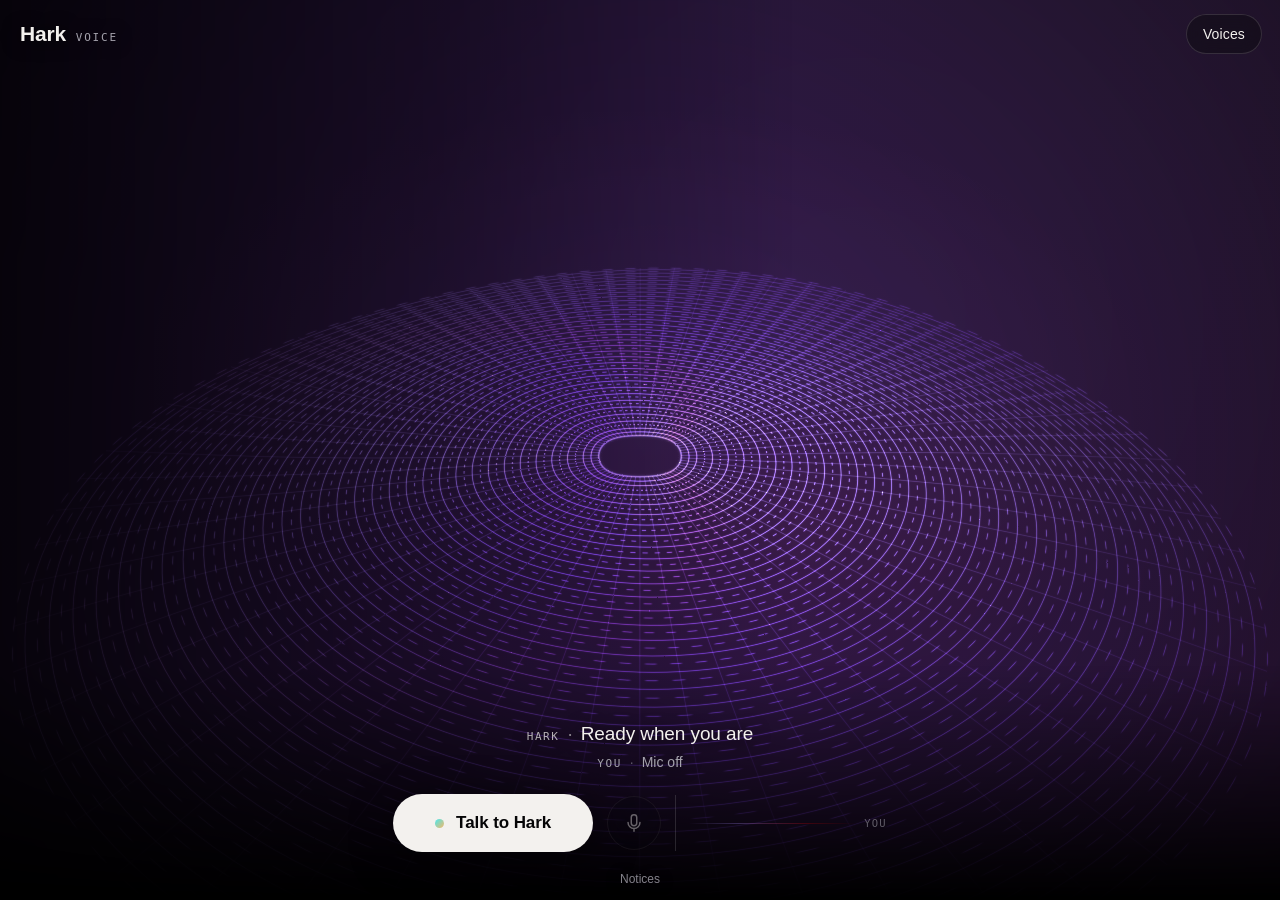
==== index.html @ 876b5ade "Hark Voice v1" ====
<!doctype html>
<html lang="en">
<head>
  <meta charset="utf-8" />
  <meta name="viewport" content="width=device-width, initial-scale=1, maximum-scale=1, user-scalable=no, viewport-fit=cover" />
  <title>Hark Voice</title>
  <meta name="description" content="Talk to Hark." />
  <meta name="theme-color" content="#000000" />
  <meta name="color-scheme" content="dark" />
  <meta name="apple-mobile-web-app-capable" content="yes" />
  <meta name="mobile-web-app-capable" content="yes" />
  <meta name="apple-mobile-web-app-status-bar-style" content="black-translucent" />
  <meta name="apple-mobile-web-app-title" content="Hark" />
  <meta name="format-detection" content="telephone=no" />
  <link rel="manifest" href="manifest.webmanifest" />
  <link rel="icon" type="image/png" sizes="32x32" href="favicon-32.png" />
  <link rel="apple-touch-icon" sizes="180x180" href="apple-touch-icon.png" />
  <link rel="stylesheet" href="q8-voice-visuals.css" />
  <link rel="stylesheet" href="hark.css" />
</head>
<body>
  <main class="stage" id="stage" data-state="idle" data-speaking="false" data-muted="false" data-sheet="closed">
    <!-- Full-bleed radial: agent output only (or a voice take while previewing). No clip, no card. -->
    <div class="stage__radial" aria-hidden="true">
      <div id="q8-voice-scene" data-q8vv-host="scene" data-shade="left bottom" aria-hidden="true"></div>
    </div>

    <header class="top">
      <p class="brand"><span class="brand__word">Hark</span><span class="brand__sub">Voice</span></p>
      <button type="button" class="chip" id="voicesOpen" aria-controls="voicesSheet" aria-expanded="false">Voices</button>
    </header>

    <section class="console" id="voiceUI" aria-label="Voice call with Hark">
      <p class="line line--agent" aria-live="polite"><span class="line__k">Hark</span><span class="line__sep" aria-hidden="true">·</span><span id="statusText">Ready when you are</span></p>
      <p class="line line--you" id="inputLine" data-input="off"><span class="line__k">You</span><span class="line__sep" aria-hidden="true">·</span><span id="inputText">Mic off</span></p>
      <p class="line line--gpu" id="gpuNote" role="note" hidden></p>

      <div class="controls">
        <button type="button" class="talk" id="talkBtn" disabled data-needs-js>
          <span class="talk__dot" aria-hidden="true"></span><span id="talkLabel">Talk to Hark</span>
        </button>
        <button type="button" class="round" id="muteBtn" aria-pressed="false" aria-label="Mute microphone" disabled>
          <svg viewBox="0 0 24 24" width="22" height="22" aria-hidden="true" class="ic ic--mic"><path d="M12 3a3 3 0 0 0-3 3v6a3 3 0 0 0 6 0V6a3 3 0 0 0-3-3Z" fill="none" stroke="currentColor" stroke-width="1.6"/><path d="M5.5 11.5a6.5 6.5 0 0 0 13 0M12 18v3" fill="none" stroke="currentColor" stroke-width="1.6" stroke-linecap="round"/></svg>
          <svg viewBox="0 0 24 24" width="22" height="22" aria-hidden="true" class="ic ic--muted"><path d="M9 6.2V12a3 3 0 0 0 4.9 2.3M15 10.5V6a3 3 0 0 0-5.6-1.5" fill="none" stroke="currentColor" stroke-width="1.6"/><path d="M5.5 11.5a6.5 6.5 0 0 0 10.6 5M18.4 13a6.5 6.5 0 0 0 .1-1.5M12 18v3M4 4l16 16" fill="none" stroke="currentColor" stroke-width="1.6" stroke-linecap="round"/></svg>
        </button>
        <span class="pipdock" role="img" aria-label="Your microphone level"><span id="q8-voice-pip"></span><span class="pipdock__label" aria-hidden="true">You</span></span>
      </div>
      <p class="fine" id="micHelp" hidden>Mic blocked? Allow the microphone for this site in Settings, then tap Talk to Hark again.</p>
    </section>

    <footer class="foot">
      <a href="notices.html">Notices</a>
    </footer>

    <!-- Secondary sheet: the six audition takes. -->
    <div class="scrim" id="sheetScrim" hidden></div>
    <section class="sheet" id="voicesSheet" role="dialog" aria-modal="false" aria-labelledby="voicesTitle" hidden>
      <div class="sheet__head">
        <h2 id="voicesTitle">Voices</h2>
        <button type="button" class="chip" id="voicesClose">Done</button>
      </div>
      <p class="sheet__note" id="voicesNote">The six audition takes. Tap one to hear it through the visual.</p>
      <ul class="takes" id="takes">
        <li><button type="button" class="take" data-src="hark-her-3.mp3" data-name="Her 3"><span class="take__name">Her 3</span><span class="take__tag">Live voice</span><span class="take__state" aria-hidden="true"></span></button></li>
        <li><button type="button" class="take" data-src="hark-her-1.mp3" data-name="Her 1"><span class="take__name">Her 1</span><span class="take__tag"></span><span class="take__state" aria-hidden="true"></span></button></li>
        <li><button type="button" class="take" data-src="hark-her-2.mp3" data-name="Her 2"><span class="take__name">Her 2</span><span class="take__tag"></span><span class="take__state" aria-hidden="true"></span></button></li>
        <li><button type="button" class="take" data-src="hark-him-1.mp3" data-name="Him 1"><span class="take__name">Him 1</span><span class="take__tag"></span><span class="take__state" aria-hidden="true"></span></button></li>
        <li><button type="button" class="take" data-src="hark-him-2.mp3" data-name="Him 2"><span class="take__name">Him 2</span><span class="take__tag"></span><span class="take__state" aria-hidden="true"></span></button></li>
        <li><button type="button" class="take" data-src="hark-him-3.mp3" data-name="Him 3"><span class="take__name">Him 3</span><span class="take__tag"></span><span class="take__state" aria-hidden="true"></span></button></li>
      </ul>
      <audio id="takeAudio" preload="none" playsinline></audio>
    </section>
  </main>

  <script src="elevenlabs-client-1.35.0.iife.js" defer></script>
  <script src="q8-voice-visuals.js" defer></script>
  <script src="hark-voice.js" defer></script>
</body>
</html>
---- q8-voice-visuals.css ----
/* Q8 v6 voice visuals: stylesheet (voice lane). Copied verbatim to dist/q8-voice-visuals.css by build/build.mjs.
 *
 * Hosts are supplied by the page:
 *   #q8-voice-scene  full-bleed host for the original V_CAP radial (behind the workspace)
 *   #q8-voice-pip    small host beside the microphone control for the original LiveKit Wave
 * The controller adds the q8vv-* classes and data-* attributes used below; the page never needs to.
 *
 * DO NOT clip either visual into a circle (no border-radius on the scene, the canvas or the PiP), and do not
 * frame them in a boxed card (no border, panel background, card shadow or inset container). The radial is a
 * full-bleed field; the Wave is a free-floating line with light. v5's `.x-vd__orb canvas { border-radius: 50% }`
 * must not be carried forward.
 *
 * Tokens: --q8vv-purple #A88BFF and --q8vv-orange-red #FB0001 match hai-tokens.css --purple / --orange.
 * Every colour below is one of those two, black, or an alpha of them.
 */
:root {
  --q8vv-purple: #a88bff;
  --q8vv-orange-red: #fb0001;
  --q8vv-light-base: 0.55;     /* fixed decorative illumination (never implies activity) */
  --q8vv-light-gain: 0.45;     /* added by the measured agent-output level (0..1) while the guide speaks */
  --q8vv-pip-w: 168px;
  --q8vv-pip-h: 56px;
}

/* ---------- Full-bleed radial scene ---------- */
/* No-JS / pre-mount fallback: the page marks its host data-q8vv-host="scene". It shows black plus the same
   static purple -> #FB0001 light, never a fake frame. (The handoff's radial-preview.webp is rendered in the
   Spectrum palette, green/blue, so it is deliberately NOT used as a poster.) */
[data-q8vv-host="scene"] {
  background:
    radial-gradient(58% 46% at 50% 44%, rgba(168, 139, 255, 0.07), rgba(168, 139, 255, 0) 70%),
    radial-gradient(34% 28% at 63% 58%, rgba(251, 0, 1, 0.04), rgba(251, 0, 1, 0) 72%),
    #000;
}
.q8vv-scene {
  position: absolute;          /* the page decides: absolute in a positioned workspace, or fixed to the viewport */
  inset: 0;
  overflow: hidden;
  pointer-events: none;        /* the workspace above stays fully interactive */
  background: #000;
  contain: layout paint;
  isolation: isolate;
  --q8vv-output: 0;
}
.q8vv-scene__canvas {
  position: absolute;
  inset: 0;
  width: 100%;
  height: 100%;
  display: block;
}
/* Named illumination adapter: controlled purple -> #FB0001 light outside the canvas. Static base, plus the
   measured agent-output level only (the controller writes --q8vv-output; it is 0 unless the guide speaks). */
.q8vv-scene__light {
  position: absolute;
  inset: 0;
  pointer-events: none;
  mix-blend-mode: screen;
  opacity: calc(var(--q8vv-light-base) + var(--q8vv-output) * var(--q8vv-light-gain));
  background:
    radial-gradient(58% 46% at 50% 44%, rgba(168, 139, 255, 0.13), rgba(168, 139, 255, 0) 70%),
    radial-gradient(34% 28% at 63% 58%, rgba(251, 0, 1, 0.075), rgba(251, 0, 1, 0) 72%),
    linear-gradient(105deg, rgba(168, 139, 255, 0.05) 12%, rgba(251, 0, 1, 0.04) 96%);
  transition: opacity 160ms linear;
}
/* Optional readability scrims for text set over the scene (opt-in: data-shade on the host). Edge fades only,
   never a frame. */
.q8vv-scene[data-shade~="left"]::after,
.q8vv-scene[data-shade~="bottom"]::before {
  content: "";
  position: absolute;
  inset: 0;
  pointer-events: none;
  z-index: 1;
}
.q8vv-scene[data-shade~="left"]::after { background: linear-gradient(90deg, rgba(0, 0, 0, 0.78) 0%, rgba(0, 0, 0, 0.42) 34%, rgba(0, 0, 0, 0) 62%); }
.q8vv-scene[data-shade~="bottom"]::before { background: linear-gradient(0deg, #000 0%, rgba(0, 0, 0, 0) 26%); }

/* ---------- Small user-microphone PiP (original LiveKit Wave) ---------- */
.q8vv-pip {
  position: relative;
  /* Never squeezed by a flex/grid parent: the Wave keeps its intended width (the 390 px preview showed the
     168 px host compressed to ~50 CSS px when it was allowed to shrink). */
  flex: 0 0 auto;
  width: var(--q8vv-pip-w);
  min-width: var(--q8vv-pip-w);
  max-width: none;
  height: var(--q8vv-pip-h);
  min-height: var(--q8vv-pip-h);
  pointer-events: none;
  overflow: visible;           /* the glow may spill softly; no box, no radius, no background */
  --q8vv-input: 0;
  transition: opacity 220ms ease;
}
.q8vv-pip[data-mode="off"] { opacity: 0; }
/* Under-light: purple -> #FB0001 glow whose strength is the measured user-input level (0 when silent/muted). */
.q8vv-pip::before {
  content: "";
  position: absolute;
  inset: -55% -18%;
  pointer-events: none;
  background: radial-gradient(closest-side, rgba(168, 139, 255, 0.34), rgba(251, 0, 1, 0.16) 58%, rgba(251, 0, 1, 0) 100%);
  filter: blur(10px);
  opacity: calc(var(--q8vv-input) * 0.95);
  transition: opacity 110ms linear;
}
.q8vv-pip__live,
.q8vv-pip__guard,
.q8vv-pip__stack,
.q8vv-pip__ink,
.q8vv-pip .q8vv-wave {
  position: absolute;
  inset: 0;
  width: 100%;
  height: 100%;
}
/* The component emits Tailwind size classes (aspect-square, h-[56px]); Tailwind is absent, so they are inert
   and these rules size it to the host instead. */
.q8vv-pip .q8vv-wave { aspect-ratio: auto; }
.q8vv-pip__stack {
  isolation: isolate;
  filter: drop-shadow(0 0 3px rgba(168, 139, 255, 0.55)) drop-shadow(0 0 9px rgba(251, 0, 1, 0.3));
}
/* Gradient ink: two original instances, crossfaded with the heading-gradient stops (12% / 96%). */
.q8vv-pip__ink--start {
  -webkit-mask-image: linear-gradient(90deg, #000 12%, transparent 96%);
  mask-image: linear-gradient(90deg, #000 12%, transparent 96%);
}
.q8vv-pip__ink--end {
  -webkit-mask-image: linear-gradient(90deg, transparent 12%, #000 96%);
  mask-image: linear-gradient(90deg, transparent 12%, #000 96%);
  mix-blend-mode: screen;
}
.q8vv-pip[data-ink="purple"] .q8vv-pip__stack { filter: drop-shadow(0 0 3px rgba(168, 139, 255, 0.6)) drop-shadow(0 0 10px rgba(168, 139, 255, 0.28)); }

/* Named Tailwind utility adapter: exactly the edge-fade class the original component emits
   (agent-audio-visualizer-wave.tsx:369). Without Tailwind it would be inert. */
[class~="mask-[linear-gradient(90deg,transparent_0%,black_20%,black_80%,transparent_100%)]"] {
  -webkit-mask-image: linear-gradient(90deg, transparent 0%, black 20%, black 80%, transparent 100%);
  mask-image: linear-gradient(90deg, transparent 0%, black 20%, black 80%, transparent 100%);
}

/* Still frame (reduced motion, muted, paused): a composite of the source canvases, given the same edge fade
   and glow the live layers have. */
.q8vv-pip__still {
  position: absolute;
  inset: 0;
  width: 100%;
  height: 100%;
  -webkit-mask-image: linear-gradient(90deg, transparent 0%, black 20%, black 80%, transparent 100%);
  mask-image: linear-gradient(90deg, transparent 0%, black 20%, black 80%, transparent 100%);
  filter: drop-shadow(0 0 3px rgba(168, 139, 255, 0.55)) drop-shadow(0 0 9px rgba(251, 0, 1, 0.3));
}
.q8vv-pip__still[hidden] { display: none; }
.q8vv-pip[data-muted="true"] .q8vv-pip__still { opacity: 0.55; }

@media (prefers-reduced-motion: reduce) {
  .q8vv-scene__light,
  .q8vv-pip,
  .q8vv-pip::before { transition: none; }
  /* Live input is still shown truthfully, as a discrete glow (no easing) on the static flat line. */
  .q8vv-pip::before { opacity: 0; }
  .q8vv-pip[data-input="active"]::before { opacity: 0.6; }
}
@media (forced-colors: active) {
  .q8vv-scene__light,
  .q8vv-pip::before { display: none; }
}
---- hark.css ----
/* Hark Voice: page layer. Loaded after modules/voice/q8-voice-visuals.css (never edited).
   The radial is a full-bleed field: no circle clip, no boxed card. Text sits on scrims with a soft shadow. */
:root {
  color-scheme: dark;
  --ink: #f3f1ee;
  --muted: #a5a3ad;
  --line: rgba(243, 241, 238, 0.14);
  --cyan: #46e8f0;
  --amber: #f6b866;
  --sans: -apple-system, BlinkMacSystemFont, "SF Pro Text", "Helvetica Neue", Inter, "Segoe UI", Roboto, sans-serif;
  --mono: ui-monospace, "SF Mono", Menlo, Consolas, monospace;
  --sa-t: env(safe-area-inset-top, 0px);
  --sa-r: env(safe-area-inset-right, 0px);
  --sa-b: env(safe-area-inset-bottom, 0px);
  --sa-l: env(safe-area-inset-left, 0px);
}
* { box-sizing: border-box; }
[hidden] { display: none !important; }
html, body { margin: 0; height: 100%; background: #000; color: var(--ink); }
body {
  font: 400 16px/1.45 var(--sans);
  -webkit-font-smoothing: antialiased;
  -webkit-text-size-adjust: 100%;
  text-size-adjust: 100%;
  -webkit-tap-highlight-color: transparent;
  touch-action: manipulation;
  overscroll-behavior: none;
  overflow: hidden;
}
button { font: inherit; color: inherit; touch-action: manipulation; -webkit-user-select: none; user-select: none; }
a { color: inherit; }

/* ---------- Stage ---------- */
.stage {
  position: relative;
  isolation: isolate;
  width: 100%;
  height: 100vh;
  height: 100svh;
  min-height: 100svh;
  overflow: hidden;
  background: #000;
}
.stage__radial { position: absolute; inset: 0; z-index: 0; pointer-events: none; }
#q8-voice-scene { position: absolute; inset: 0; }
.stage > :not(.stage__radial) { position: relative; z-index: 1; }

/* ---------- Header ---------- */
.top {
  position: absolute !important;
  top: 0; left: 0; right: 0;
  display: flex; align-items: center; justify-content: space-between;
  padding: calc(14px + var(--sa-t)) calc(18px + var(--sa-r)) 0 calc(20px + var(--sa-l));
  text-shadow: 0 2px 18px #000;
}
.brand { margin: 0; display: flex; align-items: baseline; gap: 10px; }
.brand__word { font-weight: 600; font-size: 21px; letter-spacing: -0.01em; }
.brand__sub { font: 500 11px/1 var(--mono); letter-spacing: 0.16em; text-transform: uppercase; color: var(--muted); }
.chip {
  min-height: 40px; padding: 0 16px; border-radius: 999px;
  border: 1px solid var(--line); background: rgba(10, 10, 12, 0.42);
  -webkit-backdrop-filter: blur(10px); backdrop-filter: blur(10px);
  font-size: 14px; font-weight: 500; letter-spacing: 0.01em; cursor: pointer;
}
.chip:focus-visible, .talk:focus-visible, .round:focus-visible, .take:focus-visible { outline: 2px solid var(--cyan); outline-offset: 3px; }

/* ---------- Console: center-bottom ---------- */
.console {
  position: absolute !important;
  left: 0; right: 0;
  bottom: calc(48px + var(--sa-b));
  display: flex; flex-direction: column; align-items: center;
  padding: 0 calc(18px + var(--sa-r)) 0 calc(18px + var(--sa-l));
  text-align: center;
}
.line { margin: 0; max-width: 34ch; text-shadow: 0 2px 18px #000; }
.line--agent { font-size: 19px; line-height: 28px; font-weight: 500; min-height: 28px; letter-spacing: -0.005em; }
.line--you { margin-top: 4px; font-size: 14px; line-height: 20px; color: var(--muted); min-height: 20px; }
.line__k { font: 500 11px/1 var(--mono); letter-spacing: 0.14em; text-transform: uppercase; color: var(--muted); }
.line--agent .line__k { color: var(--ink); opacity: 0.72; }
.line__sep { margin: 0 8px; opacity: 0.5; }
.line--you[data-input="listening"] #inputText { color: var(--ink); }
.line--you[data-input="muted"] #inputText { color: var(--amber); }
.line--gpu { margin-top: 8px; font-size: 13px; line-height: 18px; color: var(--muted); max-width: 40ch; }
.fine { margin: 12px 0 0; font-size: 13px; color: var(--muted); max-width: 38ch; text-shadow: 0 2px 18px #000; }

.controls {
  margin-top: 22px;
  display: flex; flex-wrap: wrap; align-items: center; justify-content: center;
  gap: 14px 14px;
}
.talk {
  min-height: 58px; min-width: 200px; padding: 0 28px;
  display: inline-flex; align-items: center; justify-content: center; gap: 12px;
  border-radius: 999px; border: 0; cursor: pointer;
  background: var(--ink); color: #050506;
  font-size: 17px; font-weight: 600; letter-spacing: -0.005em;
  box-shadow: 0 10px 40px rgba(0, 0, 0, 0.55);
  transition: background-color 0.2s ease, color 0.2s ease, transform 0.12s ease;
}
.talk:active { transform: scale(0.98); }
.talk:disabled { opacity: 0.55; cursor: default; }
.talk__dot { width: 9px; height: 9px; border-radius: 50%; background: linear-gradient(135deg, var(--cyan), var(--amber)); }
.stage[data-state="connecting"] .talk,
.stage[data-state="listening"] .talk,
.stage[data-state="speaking"] .talk { background: rgba(20, 20, 22, 0.55); color: var(--ink); border: 1px solid rgba(255, 120, 110, 0.55); -webkit-backdrop-filter: blur(10px); backdrop-filter: blur(10px); }
.stage[data-state="connecting"] .talk__dot,
.stage[data-state="listening"] .talk__dot,
.stage[data-state="speaking"] .talk__dot { background: #ff6f64; border-radius: 2px; }

.round {
  width: 54px; height: 54px; border-radius: 50%;
  display: inline-grid; place-items: center; cursor: pointer;
  border: 1px solid var(--line); background: rgba(10, 10, 12, 0.42);
  -webkit-backdrop-filter: blur(10px); backdrop-filter: blur(10px);
}
.round:disabled { opacity: 0.4; cursor: default; }
.round .ic--muted { display: none; }
.round[aria-pressed="true"] { border-color: rgba(246, 184, 102, 0.7); color: var(--amber); }
.round[aria-pressed="true"] .ic--mic { display: none; }
.round[aria-pressed="true"] .ic--muted { display: block; }

/* Wave PiP dock: one unit with the controls. Never clipped, never boxed. */
.pipdock { display: inline-flex; align-items: center; gap: 8px; padding-left: 12px; border-left: 1px solid var(--line); }
.pipdock__label { font: 500 10.5px/1 var(--mono); letter-spacing: 0.12em; text-transform: uppercase; color: var(--muted); }
#q8-voice-pip { --q8vv-pip-w: 168px; --q8vv-pip-h: 56px; flex: 0 0 auto; min-width: 168px; }

/* ---------- Footer ---------- */
.foot {
  position: absolute !important;
  left: 0; right: 0; bottom: 0;
  padding: 0 0 calc(12px + var(--sa-b));
  text-align: center; font-size: 12px; color: var(--muted);
  text-shadow: 0 2px 18px #000;
}
.foot a { text-decoration: none; opacity: 0.8; padding: 6px 8px; }
.foot a:hover { text-decoration: underline; }

/* ---------- Voices sheet ---------- */
.scrim { position: absolute !important; inset: 0; z-index: 4 !important; background: rgba(0, 0, 0, 0.35); }
.sheet {
  position: absolute !important; z-index: 5 !important;
  right: calc(16px + var(--sa-r)); top: calc(66px + var(--sa-t));
  width: min(360px, calc(100% - 32px));
  padding: 18px 18px 14px;
  border-radius: 22px;
  background: rgba(12, 12, 14, 0.72);
  border: 1px solid var(--line);
  -webkit-backdrop-filter: blur(22px) saturate(1.2); backdrop-filter: blur(22px) saturate(1.2);
  box-shadow: 0 24px 80px rgba(0, 0, 0, 0.6);
}
.sheet__head { display: flex; align-items: center; justify-content: space-between; }
.sheet__head h2 { margin: 0; font-size: 18px; font-weight: 600; letter-spacing: -0.01em; }
.sheet__note { margin: 6px 0 12px; font-size: 13px; color: var(--muted); }
.takes { list-style: none; margin: 0; padding: 0; display: grid; gap: 6px; }
.take {
  width: 100%; min-height: 50px; padding: 0 14px;
  display: grid; grid-template-columns: auto 1fr auto; align-items: center; gap: 10px;
  border-radius: 14px; border: 1px solid transparent; background: rgba(255, 255, 255, 0.04);
  text-align: left; cursor: pointer;
}
.take:disabled { opacity: 0.4; cursor: default; }
.take__name { font-weight: 550; font-size: 15px; }
.take__tag { font: 500 10.5px/1 var(--mono); letter-spacing: 0.1em; text-transform: uppercase; color: var(--cyan); }
.take__state { width: 26px; height: 26px; border-radius: 50%; border: 1px solid var(--line); position: relative; }
.take__state::before { content: ""; position: absolute; left: 10px; top: 8px; border-left: 8px solid var(--ink); border-top: 5px solid transparent; border-bottom: 5px solid transparent; }
.take[aria-pressed="true"] { border-color: rgba(70, 232, 240, 0.45); background: rgba(70, 232, 240, 0.07); }
.take[aria-pressed="true"] .take__state::before { left: 8px; top: 8px; width: 3px; height: 10px; border: 0; background: var(--ink); box-shadow: 6px 0 0 var(--ink); }

/* ---------- Phones ---------- */
@media (max-width: 900px) {
  .stage__radial { inset: 0 0 auto 0; height: 100svh; height: min(100svh, 900px); }
  .stage__radial .q8vv-scene { inset: 0; }
  .stage__radial .q8vv-scene[data-shade~="left"]::after { background: linear-gradient(90deg, rgba(0,0,0,.5) 0%, rgba(0,0,0,.18) 60%, rgba(0,0,0,0) 100%); }
  .stage__radial .q8vv-scene[data-shade~="bottom"]::before { background: linear-gradient(0deg, #000 0%, rgba(0,0,0,0) 18%); }
}
@media (max-width: 600px) {
  .console { bottom: calc(38px + var(--sa-b)); }
  .line--agent { font-size: 18px; }
  .controls { margin-top: 18px; gap: 12px; }
  .talk { min-width: 0; flex: 1 1 auto; max-width: 260px; }
  .pipdock { flex-basis: 100%; justify-content: center; padding-left: 0; border-left: 0; margin-top: 2px; }
  .sheet { left: calc(12px + var(--sa-l)); right: calc(12px + var(--sa-r)); width: auto; top: auto; bottom: calc(12px + var(--sa-b)); }
}
@media (prefers-reduced-motion: reduce) { .talk { transition: none; } }

/* Resting dock: a faint hairline holds the Wave's place until a call opens the mic. */
.pipdock { background: linear-gradient(90deg, rgba(168,139,255,0), rgba(168,139,255,.28) 30%, rgba(251,0,1,.22) 70%, rgba(251,0,1,0)) no-repeat; background-size: 168px 1px; background-position: 12px 50%; }
.stage[data-state="listening"] .pipdock, .stage[data-state="speaking"] .pipdock { background: none; }
.stage:not([data-state="listening"]):not([data-state="speaking"]) .pipdock__label { opacity: .55; }

@media (max-width: 600px) {
  .pipdock { background-position: 0 50%; }
  /* Compact sheet on phones so the radial stays visible while a take plays. */
  .sheet { padding: 14px 14px 12px; background: rgba(12, 12, 14, 0.86); }
  .sheet__note { margin: 4px 0 10px; }
  .takes { grid-template-columns: 1fr 1fr; gap: 6px; }
  .take { min-height: 46px; padding: 0 10px 0 12px; grid-template-columns: 1fr auto; row-gap: 0; }
  .take__tag { grid-column: 1; grid-row: 2; margin: -6px 0 6px; font-size: 9.5px; }
  .take__tag:empty { display: none; }
  .take__state { grid-column: 2; grid-row: 1 / span 2; }
}
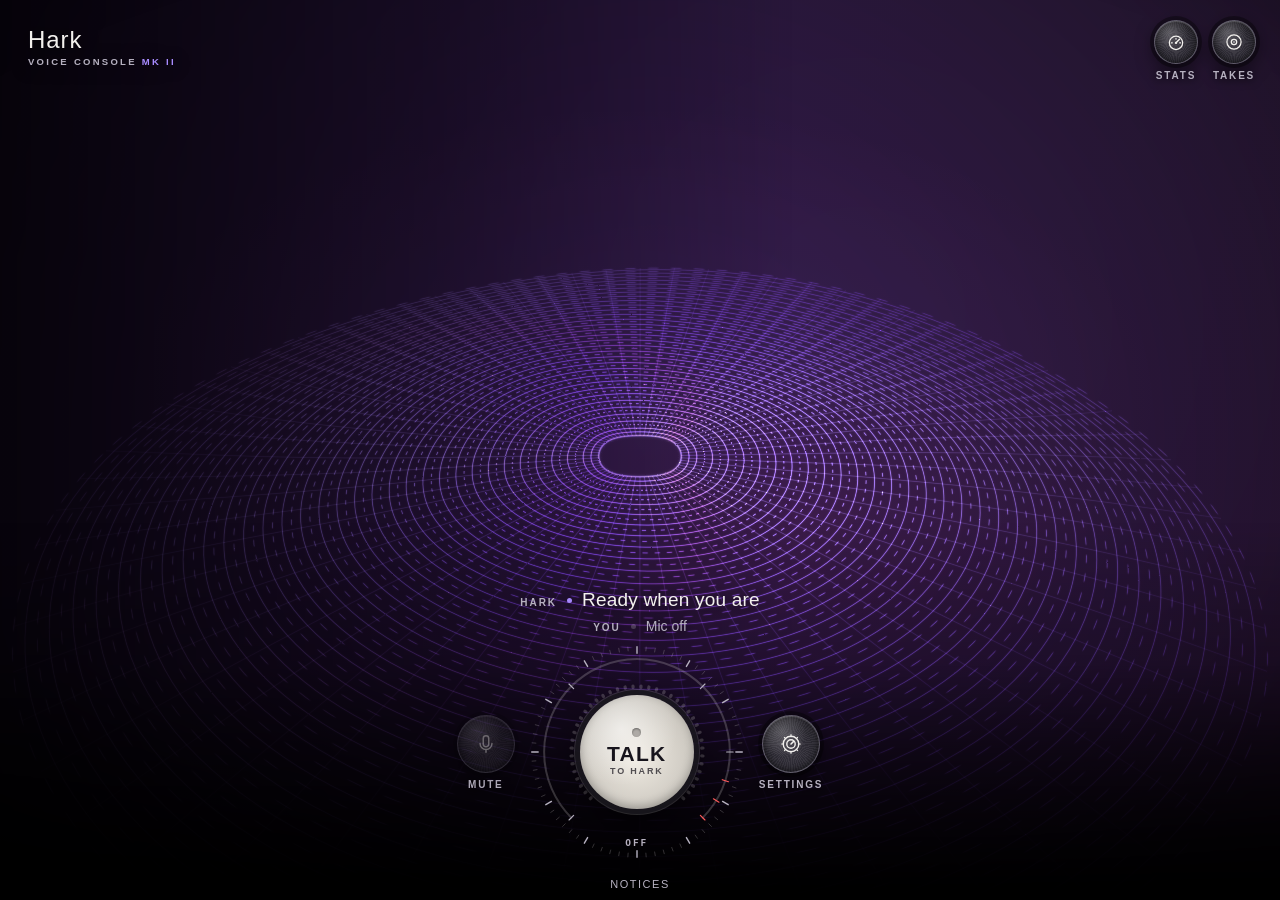
==== commit cd64cf61: "Hark Voice v2 – Mark II console" ====
--- a/index.html
+++ b/index.html
@@ -1,5 +1,5 @@
 <!doctype html>
-<html lang="en">
+<html lang="en" data-palette="original">
 <head>
   <meta charset="utf-8" />
   <meta name="viewport" content="width=device-width, initial-scale=1, maximum-scale=1, user-scalable=no, viewport-fit=cover" />
@@ -17,63 +17,127 @@
   <link rel="apple-touch-icon" sizes="180x180" href="apple-touch-icon.png" />
   <link rel="stylesheet" href="q8-voice-visuals.css" />
   <link rel="stylesheet" href="hark.css" />
+  <script>
+    /* Apply the saved palette before first paint so there is no flash of the default colours. */
+    try { var s = JSON.parse(localStorage.getItem("harkVoice.settings.v2") || "{}"); if (s && s.visual && s.visual.palette) document.documentElement.setAttribute("data-palette", s.visual.palette); } catch (e) {}
+  </script>
 </head>
 <body>
-  <main class="stage" id="stage" data-state="idle" data-speaking="false" data-muted="false" data-sheet="closed">
-    <!-- Full-bleed radial: agent output only (or a voice take while previewing). No clip, no card. -->
+  <main class="stage" id="stage" data-state="idle" data-speaking="false" data-muted="false" data-sheet="closed" data-stats="off">
+    <!-- Full-bleed radial: agent output only (or a voice take while previewing). No clip, no card.
+         The palette grades this layer with a CSS filter; the bundle and its shaders are untouched. -->
     <div class="stage__radial" aria-hidden="true">
       <div id="q8-voice-scene" data-q8vv-host="scene" data-shade="left bottom" aria-hidden="true"></div>
     </div>
+    <div class="stage__vignette" aria-hidden="true"></div>
 
     <header class="top">
-      <p class="brand"><span class="brand__word">Hark</span><span class="brand__sub">Voice</span></p>
-      <button type="button" class="chip" id="voicesOpen" aria-controls="voicesSheet" aria-expanded="false">Voices</button>
+      <p class="brand"><span class="brand__word">Hark</span><span class="brand__sub">Voice Console <span class="brand__mk">Mk II</span></span></p>
+      <div class="top__ctl">
+        <div class="ctl ctl--sm">
+          <button type="button" class="orb orb--sm" id="statsBtn" aria-pressed="false" aria-controls="statsPanel" aria-label="Show geek stats">
+            <svg viewBox="0 0 24 24" width="20" height="20" aria-hidden="true"><circle cx="12" cy="13" r="8" fill="none" stroke="currentColor" stroke-width="1.5"/><path d="M12 13l4.2-4.2" stroke="currentColor" stroke-width="1.7" stroke-linecap="round"/><circle cx="12" cy="13" r="1.4" fill="currentColor"/><path d="M6.4 13h1.2M12 7.4v1.2M16.4 13h1.2" stroke="currentColor" stroke-width="1.3" stroke-linecap="round"/></svg>
+          </button>
+          <span class="ctl__label" aria-hidden="true">Stats</span>
+        </div>
+        <div class="ctl ctl--sm">
+          <button type="button" class="orb orb--sm" id="voicesOpen" aria-controls="voicesSheet" aria-expanded="false" aria-label="Voice takes">
+            <svg viewBox="0 0 24 24" width="20" height="20" aria-hidden="true"><circle cx="12" cy="12" r="8.5" fill="none" stroke="currentColor" stroke-width="1.5"/><circle cx="12" cy="12" r="3.2" fill="none" stroke="currentColor" stroke-width="1.5"/><circle cx="12" cy="12" r="0.9" fill="currentColor"/></svg>
+          </button>
+          <span class="ctl__label" aria-hidden="true">Takes</span>
+        </div>
+      </div>
     </header>
 
+    <!-- Geek stats: circular gauges + mono readout. -->
+    <section class="stats" id="statsPanel" aria-label="Geek stats" hidden>
+      <div class="stats__gauges">
+        <figure class="gauge"><canvas id="gIn" width="96" height="96" aria-hidden="true"></canvas><figcaption>In dBFS</figcaption></figure>
+        <figure class="gauge"><canvas id="gOut" width="96" height="96" aria-hidden="true"></canvas><figcaption>Out dBFS</figcaption></figure>
+        <figure class="gauge"><canvas id="gLat" width="96" height="96" aria-hidden="true"></canvas><figcaption>Latency</figcaption></figure>
+      </div>
+      <dl class="stats__read" id="statsRead"></dl>
+    </section>
+
     <section class="console" id="voiceUI" aria-label="Voice call with Hark">
-      <p class="line line--agent" aria-live="polite"><span class="line__k">Hark</span><span class="line__sep" aria-hidden="true">·</span><span id="statusText">Ready when you are</span></p>
-      <p class="line line--you" id="inputLine" data-input="off"><span class="line__k">You</span><span class="line__sep" aria-hidden="true">·</span><span id="inputText">Mic off</span></p>
+      <p class="line line--agent" aria-live="polite"><span class="line__k">Hark</span><span class="line__sep" aria-hidden="true"></span><span id="statusText">Ready when you are</span></p>
+      <p class="line line--you" id="inputLine" data-input="off"><span class="line__k">You</span><span class="line__sep" aria-hidden="true"></span><span id="inputText">Mic off</span></p>
       <p class="line line--gpu" id="gpuNote" role="note" hidden></p>
 
-      <div class="controls">
-        <button type="button" class="talk" id="talkBtn" disabled data-needs-js>
-          <span class="talk__dot" aria-hidden="true"></span><span id="talkLabel">Talk to Hark</span>
-        </button>
-        <button type="button" class="round" id="muteBtn" aria-pressed="false" aria-label="Mute microphone" disabled>
-          <svg viewBox="0 0 24 24" width="22" height="22" aria-hidden="true" class="ic ic--mic"><path d="M12 3a3 3 0 0 0-3 3v6a3 3 0 0 0 6 0V6a3 3 0 0 0-3-3Z" fill="none" stroke="currentColor" stroke-width="1.6"/><path d="M5.5 11.5a6.5 6.5 0 0 0 13 0M12 18v3" fill="none" stroke="currentColor" stroke-width="1.6" stroke-linecap="round"/></svg>
-          <svg viewBox="0 0 24 24" width="22" height="22" aria-hidden="true" class="ic ic--muted"><path d="M9 6.2V12a3 3 0 0 0 4.9 2.3M15 10.5V6a3 3 0 0 0-5.6-1.5" fill="none" stroke="currentColor" stroke-width="1.6"/><path d="M5.5 11.5a6.5 6.5 0 0 0 10.6 5M18.4 13a6.5 6.5 0 0 0 .1-1.5M12 18v3M4 4l16 16" fill="none" stroke="currentColor" stroke-width="1.6" stroke-linecap="round"/></svg>
-        </button>
-        <span class="pipdock" role="img" aria-label="Your microphone level"><span id="q8-voice-pip"></span><span class="pipdock__label" aria-hidden="true">You</span></span>
+      <div class="deck">
+        <div class="ctl">
+          <button type="button" class="orb" id="muteBtn" aria-pressed="false" aria-label="Mute microphone" disabled>
+            <svg viewBox="0 0 24 24" width="22" height="22" aria-hidden="true" class="ic ic--mic"><path d="M12 3a3 3 0 0 0-3 3v6a3 3 0 0 0 6 0V6a3 3 0 0 0-3-3Z" fill="none" stroke="currentColor" stroke-width="1.6"/><path d="M5.5 11.5a6.5 6.5 0 0 0 13 0M12 18v3" fill="none" stroke="currentColor" stroke-width="1.6" stroke-linecap="round"/></svg>
+            <svg viewBox="0 0 24 24" width="22" height="22" aria-hidden="true" class="ic ic--muted"><path d="M9 6.2V12a3 3 0 0 0 4.9 2.3M15 10.5V6a3 3 0 0 0-5.6-1.5" fill="none" stroke="currentColor" stroke-width="1.6"/><path d="M5.5 11.5a6.5 6.5 0 0 0 10.6 5M18.4 13a6.5 6.5 0 0 0 .1-1.5M12 18v3M4 4l16 16" fill="none" stroke="currentColor" stroke-width="1.6" stroke-linecap="round"/></svg>
+          </button>
+          <span class="ctl__label" id="muteLabel" aria-hidden="true">Mute</span>
+        </div>
+
+        <div class="talkwrap" id="talkWrap">
+          <canvas class="meter" id="meter" aria-hidden="true"></canvas>
+          <button type="button" class="talk" id="talkBtn" disabled data-needs-js>
+            <span class="talk__lamp" aria-hidden="true"></span>
+            <span class="talk__label" id="talkLabel">Talk</span>
+            <span class="talk__sub" id="talkSub" aria-hidden="true">to Hark</span>
+          </button>
+          <span class="meter__src" id="meterSrc" aria-hidden="true">Off</span>
+        </div>
+
+        <div class="ctl">
+          <button type="button" class="orb" id="settingsBtn" aria-controls="settingsSheet" aria-expanded="false" aria-label="Settings">
+            <svg viewBox="0 0 24 24" width="22" height="22" aria-hidden="true"><circle cx="12" cy="12" r="8.5" fill="none" stroke="currentColor" stroke-width="1.5"/><circle cx="12" cy="12" r="4.6" fill="none" stroke="currentColor" stroke-width="1.5"/><path d="M12 12l2.6-2.6" stroke="currentColor" stroke-width="1.6" stroke-linecap="round"/><path d="M12 1.8v2.2M12 20v2.2M1.8 12H4M20 12h2.2M4.8 4.8l1.5 1.5M17.7 17.7l1.5 1.5M4.8 19.2l1.5-1.5M17.7 6.3l1.5-1.5" stroke="currentColor" stroke-width="1.2" stroke-linecap="round"/></svg>
+          </button>
+          <span class="ctl__label" aria-hidden="true">Settings</span>
+        </div>
       </div>
-      <p class="fine" id="micHelp" hidden>Mic blocked? Allow the microphone for this site in Settings, then tap Talk to Hark again.</p>
+
+      <!-- Optional bundle Wave (Settings > Visual > Wave). Mounted only when enabled. -->
+      <div class="pipdock" id="pipDock" role="img" aria-label="Your microphone level (Wave)" hidden><span id="q8-voice-pip"></span></div>
+      <p class="fine" id="micHelp" hidden>Mic blocked? Allow the microphone for this site in Settings, then tap Talk again.</p>
     </section>
 
     <footer class="foot">
       <a href="notices.html">Notices</a>
     </footer>
 
-    <!-- Secondary sheet: the six audition takes. -->
     <div class="scrim" id="sheetScrim" hidden></div>
-    <section class="sheet" id="voicesSheet" role="dialog" aria-modal="false" aria-labelledby="voicesTitle" hidden>
+
+    <!-- Voice takes: the six audition takes as round selectors. -->
+    <section class="sheet sheet--takes" id="voicesSheet" role="dialog" aria-modal="false" aria-labelledby="voicesTitle" hidden>
       <div class="sheet__head">
-        <h2 id="voicesTitle">Voices</h2>
-        <button type="button" class="chip" id="voicesClose">Done</button>
+        <h2 id="voicesTitle"><span class="sc">Audition</span> Takes</h2>
+        <div class="ctl ctl--sm"><button type="button" class="orb orb--sm" id="voicesClose" aria-label="Close takes"><svg viewBox="0 0 24 24" width="18" height="18" aria-hidden="true"><path d="M6 6l12 12M18 6L6 18" stroke="currentColor" stroke-width="1.7" stroke-linecap="round"/></svg></button><span class="ctl__label" aria-hidden="true">Close</span></div>
       </div>
       <p class="sheet__note" id="voicesNote">The six audition takes. Tap one to hear it through the visual.</p>
       <ul class="takes" id="takes">
-        <li><button type="button" class="take" data-src="hark-her-3.mp3" data-name="Her 3"><span class="take__name">Her 3</span><span class="take__tag">Live voice</span><span class="take__state" aria-hidden="true"></span></button></li>
-        <li><button type="button" class="take" data-src="hark-her-1.mp3" data-name="Her 1"><span class="take__name">Her 1</span><span class="take__tag"></span><span class="take__state" aria-hidden="true"></span></button></li>
-        <li><button type="button" class="take" data-src="hark-her-2.mp3" data-name="Her 2"><span class="take__name">Her 2</span><span class="take__tag"></span><span class="take__state" aria-hidden="true"></span></button></li>
-        <li><button type="button" class="take" data-src="hark-him-1.mp3" data-name="Him 1"><span class="take__name">Him 1</span><span class="take__tag"></span><span class="take__state" aria-hidden="true"></span></button></li>
-        <li><button type="button" class="take" data-src="hark-him-2.mp3" data-name="Him 2"><span class="take__name">Him 2</span><span class="take__tag"></span><span class="take__state" aria-hidden="true"></span></button></li>
-        <li><button type="button" class="take" data-src="hark-him-3.mp3" data-name="Him 3"><span class="take__name">Him 3</span><span class="take__tag"></span><span class="take__state" aria-hidden="true"></span></button></li>
+        <li><button type="button" class="take" data-src="hark-her-3.mp3" data-name="Her 3" aria-describedby="tk-her3"><span class="take__dial" aria-hidden="true"></span><span class="take__name">Her 3</span></button><span class="take__tag" id="tk-her3">Hark draft</span><span class="take__geek" aria-hidden="true">F0 170 Hz</span></li>
+        <li><button type="button" class="take" data-src="hark-her-1.mp3" data-name="Her 1"><span class="take__dial" aria-hidden="true"></span><span class="take__name">Her 1</span></button><span class="take__tag">&nbsp;</span><span class="take__geek" aria-hidden="true">F0 172 Hz</span></li>
+        <li><button type="button" class="take" data-src="hark-her-2.mp3" data-name="Her 2"><span class="take__dial" aria-hidden="true"></span><span class="take__name">Her 2</span></button><span class="take__tag">&nbsp;</span><span class="take__geek" aria-hidden="true">F0 169 Hz</span></li>
+        <li><button type="button" class="take" data-src="hark-him-1.mp3" data-name="Him 1"><span class="take__dial" aria-hidden="true"></span><span class="take__name">Him 1</span></button><span class="take__tag">&nbsp;</span><span class="take__geek" aria-hidden="true">F0 91 Hz</span></li>
+        <li><button type="button" class="take" data-src="hark-him-2.mp3" data-name="Him 2"><span class="take__dial" aria-hidden="true"></span><span class="take__name">Him 2</span></button><span class="take__tag">&nbsp;</span><span class="take__geek" aria-hidden="true">F0 95 Hz</span></li>
+        <li><button type="button" class="take" data-src="hark-him-3.mp3" data-name="Him 3"><span class="take__dial" aria-hidden="true"></span><span class="take__name">Him 3</span></button><span class="take__tag">&nbsp;</span><span class="take__geek" aria-hidden="true">F0 101 Hz</span></li>
       </ul>
       <audio id="takeAudio" preload="none" playsinline></audio>
+    </section>
+
+    <!-- Settings console. Controls are built by hark-voice.js from one schema. -->
+    <section class="sheet sheet--settings" id="settingsSheet" role="dialog" aria-modal="false" aria-labelledby="settingsTitle" hidden>
+      <div class="sheet__head">
+        <h2 id="settingsTitle"><span class="sc">Console</span> Settings</h2>
+        <div class="ctl ctl--sm"><button type="button" class="orb orb--sm" id="settingsClose" aria-label="Close settings"><svg viewBox="0 0 24 24" width="18" height="18" aria-hidden="true"><path d="M6 6l12 12M18 6L6 18" stroke="currentColor" stroke-width="1.7" stroke-linecap="round"/></svg></button><span class="ctl__label" aria-hidden="true">Close</span></div>
+      </div>
+      <div class="tabs" role="tablist" aria-label="Settings sections" id="settingsTabs"></div>
+      <div class="sheet__body" id="settingsBody"></div>
+      <div class="sheet__foot">
+        <p class="sheet__note" id="settingsNote" aria-live="polite">Saved on this device.</p>
+        <div class="ctl ctl--sm"><button type="button" class="orb orb--sm" id="settingsReset" aria-label="Reset all settings to defaults"><svg viewBox="0 0 24 24" width="18" height="18" aria-hidden="true"><path d="M5.5 12a6.5 6.5 0 1 0 2-4.7" fill="none" stroke="currentColor" stroke-width="1.6" stroke-linecap="round"/><path d="M5 4.5v3.6h3.6" fill="none" stroke="currentColor" stroke-width="1.6" stroke-linecap="round" stroke-linejoin="round"/></svg></button><span class="ctl__label" aria-hidden="true">Reset</span></div>
+      </div>
     </section>
   </main>
 
   <script src="elevenlabs-client-1.35.0.iife.js" defer></script>
   <script src="q8-voice-visuals.js" defer></script>
+  <script src="hark-ui.js" defer></script>
   <script src="hark-voice.js" defer></script>
 </body>
 </html>
--- a/hark.css
+++ b/hark.css
@@ -1,202 +1,338 @@
-/* Hark Voice: page layer. Loaded after modules/voice/q8-voice-visuals.css (never edited).
-   The radial is a full-bleed field: no circle clip, no boxed card. Text sits on scrims with a soft shadow. */
+/* Hark Voice Mk II: page layer. Loaded after modules/voice/q8-voice-visuals.css (never edited).
+   Mid-century instrument console: round controls only (no pills, capsules or rounded rectangles), fine tick marks,
+   brushed metal and enamel done in CSS. The radial stays a full-bleed field: no circle clip, no boxed card. */
+
+/* ---------- Palettes ---------- */
 :root {
   color-scheme: dark;
-  --ink: #f3f1ee;
-  --muted: #a5a3ad;
-  --line: rgba(243, 241, 238, 0.14);
-  --cyan: #46e8f0;
-  --amber: #f6b866;
-  --sans: -apple-system, BlinkMacSystemFont, "SF Pro Text", "Helvetica Neue", Inter, "Segoe UI", Roboto, sans-serif;
-  --mono: ui-monospace, "SF Mono", Menlo, Consolas, monospace;
-  --sa-t: env(safe-area-inset-top, 0px);
-  --sa-r: env(safe-area-inset-right, 0px);
-  --sa-b: env(safe-area-inset-bottom, 0px);
-  --sa-l: env(safe-area-inset-left, 0px);
-}
+  --enamel: #141219; --enamel-2: #1c1923; --metal: #3a3742; --metal-hi: #9a94a8;
+  --ink: #f3f1ee; --muted: #b6b1c0; --faint: rgba(243, 241, 238, 0.2); --line: rgba(243, 241, 238, 0.16);
+  --accent: #a88bff; --accent2: #ff5a5a; --end: #ff5a4f; --cap: #efeae1; --cap-ink: #17141c;
+  --radial-filter: none;
+  --sans: "Futura PT", Futura, "Avenir Next", Avenir, "Century Gothic", "URW Gothic", -apple-system, "Helvetica Neue", "Segoe UI", sans-serif;
+  --text: -apple-system, BlinkMacSystemFont, "Avenir Next", "Helvetica Neue", "Segoe UI", Roboto, sans-serif;
+  --mono: "SF Mono", ui-monospace, Menlo, Consolas, "DejaVu Sans Mono", monospace;
+  --sa-t: env(safe-area-inset-top, 0px); --sa-r: env(safe-area-inset-right, 0px);
+  --sa-b: env(safe-area-inset-bottom, 0px); --sa-l: env(safe-area-inset-left, 0px);
+}
+[data-palette="walnut"] {
+  --enamel: #1f150d; --enamel-2: #2a1d12; --metal: #5a4228; --metal-hi: #d0ad74;
+  --ink: #f6ecd9; --muted: #d4bc96; --faint: rgba(246, 236, 217, 0.2); --line: rgba(246, 236, 217, 0.17);
+  --accent: #e8a63e; --accent2: #e3703f; --end: #e3703f; --cap: #f2e6cf; --cap-ink: #241810;
+  --radial-filter: sepia(1) saturate(2.4) hue-rotate(-8deg) brightness(0.95);
+}
+[data-palette="atomic"] {
+  --enamel: #0c1a19; --enamel-2: #122624; --metal: #2c4a47; --metal-hi: #93c9bf;
+  --ink: #eef6f2; --muted: #a8c9c1; --faint: rgba(238, 246, 242, 0.2); --line: rgba(238, 246, 242, 0.16);
+  --accent: #3fcab6; --accent2: #ff7a5c; --end: #ff7a5c; --cap: #f1ece0; --cap-ink: #0c1a19;
+  --radial-filter: hue-rotate(-95deg) saturate(1.1);
+}
+[data-palette="lunar"] {
+  --enamel: #121417; --enamel-2: #1b1e22; --metal: #4a4f57; --metal-hi: #cfd5de;
+  --ink: #f2f5f9; --muted: #b9c1cc; --faint: rgba(242, 245, 249, 0.2); --line: rgba(242, 245, 249, 0.16);
+  --accent: #d8dfe9; --accent2: #8fb6ff; --end: #ff7d6e; --cap: #e7eaef; --cap-ink: #121417;
+  --radial-filter: grayscale(0.85) brightness(1.15);
+}
+[data-palette="infrared"] {
+  --enamel: #170808; --enamel-2: #220c0c; --metal: #4c1e1a; --metal-hi: #dc927f;
+  --ink: #fdece7; --muted: #e0b0a6; --faint: rgba(253, 236, 231, 0.2); --line: rgba(253, 236, 231, 0.16);
+  --accent: #ff4f3a; --accent2: #ffa64e; --end: #ffb36b; --cap: #f5e8e0; --cap-ink: #170808;
+  --radial-filter: sepia(1) saturate(4.5) hue-rotate(-35deg) brightness(0.92);
+}
+[data-palette="moss"] {
+  --enamel: #14160c; --enamel-2: #1d2011; --metal: #424828; --metal-hi: #c3c086;
+  --ink: #f3f0dc; --muted: #c8c39b; --faint: rgba(243, 240, 220, 0.2); --line: rgba(243, 240, 220, 0.16);
+  --accent: #dcac31; --accent2: #a3b768; --end: #dd7a3c; --cap: #efe8cf; --cap-ink: #14160c;
+  --radial-filter: sepia(0.85) saturate(1.7) hue-rotate(25deg);
+}
+
 * { box-sizing: border-box; }
 [hidden] { display: none !important; }
 html, body { margin: 0; height: 100%; background: #000; color: var(--ink); }
 body {
-  font: 400 16px/1.45 var(--sans);
-  -webkit-font-smoothing: antialiased;
-  -webkit-text-size-adjust: 100%;
-  text-size-adjust: 100%;
-  -webkit-tap-highlight-color: transparent;
-  touch-action: manipulation;
-  overscroll-behavior: none;
-  overflow: hidden;
-}
-button { font: inherit; color: inherit; touch-action: manipulation; -webkit-user-select: none; user-select: none; }
+  font: 400 15px/1.45 var(--text);
+  -webkit-font-smoothing: antialiased; -webkit-text-size-adjust: 100%; text-size-adjust: 100%;
+  -webkit-tap-highlight-color: transparent; touch-action: manipulation; overscroll-behavior: none; overflow: hidden;
+}
+button { font: inherit; color: inherit; touch-action: manipulation; -webkit-user-select: none; user-select: none; margin: 0; }
 a { color: inherit; }
+.sc { font-variant: small-caps; letter-spacing: 0.08em; text-transform: lowercase; color: var(--muted); font-weight: 500; }
 
 /* ---------- Stage ---------- */
-.stage {
-  position: relative;
-  isolation: isolate;
-  width: 100%;
-  height: 100vh;
-  height: 100svh;
-  min-height: 100svh;
-  overflow: hidden;
-  background: #000;
-}
+.stage { position: relative; isolation: isolate; width: 100%; height: 100vh; height: 100svh; min-height: 100svh; overflow: hidden; background: #000; }
 .stage__radial { position: absolute; inset: 0; z-index: 0; pointer-events: none; }
 #q8-voice-scene { position: absolute; inset: 0; }
-.stage > :not(.stage__radial) { position: relative; z-index: 1; }
+.stage__vignette {
+  position: absolute !important; inset: 0; z-index: 0 !important; pointer-events: none;
+  background:
+    radial-gradient(120% 90% at 50% 45%, transparent 58%, rgba(0, 0, 0, 0.55) 100%),
+    linear-gradient(to top, rgba(0, 0, 0, 0.72), rgba(0, 0, 0, 0) 42%);
+}
+.stage > :not(.stage__radial):not(.stage__vignette) { position: relative; z-index: 1; }
+
+/* ---------- Shared metal + enamel ---------- */
+.orb, .switch__btn, .dot__btn, .tab__btn, .knob__cap {
+  background:
+    radial-gradient(circle at 34% 28%, rgba(255, 255, 255, 0.22), rgba(255, 255, 255, 0) 46%),
+    repeating-conic-gradient(from 8deg, rgba(255, 255, 255, 0.045) 0deg 3deg, rgba(0, 0, 0, 0.06) 3deg 6deg),
+    radial-gradient(circle at 50% 60%, var(--metal), color-mix(in srgb, var(--metal) 55%, #000) 100%);
+}
+:focus-visible { outline: 2px solid var(--accent); outline-offset: 3px; }
+
+/* ---------- Round buttons ---------- */
+.ctl { display: flex; flex-direction: column; align-items: center; gap: 7px; }
+.ctl__label { font: 600 10px/1 var(--sans); letter-spacing: 0.18em; text-transform: uppercase; color: var(--muted); text-shadow: 0 1px 10px #000; }
+.orb {
+  width: 58px; height: 58px; border-radius: 50%; padding: 0; cursor: pointer;
+  display: grid; place-items: center; color: var(--ink);
+  border: 1px solid color-mix(in srgb, var(--metal-hi) 45%, transparent);
+  box-shadow: inset 0 1px 0 rgba(255, 255, 255, 0.16), inset 0 -2px 6px rgba(0, 0, 0, 0.5), 0 0 0 4px rgba(0, 0, 0, 0.35), 0 6px 18px rgba(0, 0, 0, 0.55);
+  transition: transform 0.12s ease, box-shadow 0.2s ease, opacity 0.2s ease;
+}
+.orb--sm { width: 44px; height: 44px; }
+.orb:active:not(:disabled) { transform: scale(0.96); box-shadow: inset 0 2px 8px rgba(0, 0, 0, 0.6), 0 0 0 4px rgba(0, 0, 0, 0.35); }
+.orb:disabled { opacity: 0.42; cursor: default; }
+.orb[aria-pressed="true"], .orb[aria-expanded="true"] { box-shadow: inset 0 1px 0 rgba(255, 255, 255, 0.16), inset 0 -2px 6px rgba(0, 0, 0, 0.5), 0 0 0 2px var(--accent), 0 0 18px color-mix(in srgb, var(--accent) 45%, transparent); }
+#muteBtn .ic--muted { display: none; }
+#muteBtn[aria-pressed="true"] .ic--mic { display: none; }
+#muteBtn[aria-pressed="true"] .ic--muted { display: block; color: var(--end); }
 
 /* ---------- Header ---------- */
 .top {
-  position: absolute !important;
-  top: 0; left: 0; right: 0;
-  display: flex; align-items: center; justify-content: space-between;
-  padding: calc(14px + var(--sa-t)) calc(18px + var(--sa-r)) 0 calc(20px + var(--sa-l));
-  text-shadow: 0 2px 18px #000;
-}
-.brand { margin: 0; display: flex; align-items: baseline; gap: 10px; }
-.brand__word { font-weight: 600; font-size: 21px; letter-spacing: -0.01em; }
-.brand__sub { font: 500 11px/1 var(--mono); letter-spacing: 0.16em; text-transform: uppercase; color: var(--muted); }
-.chip {
-  min-height: 40px; padding: 0 16px; border-radius: 999px;
-  border: 1px solid var(--line); background: rgba(10, 10, 12, 0.42);
-  -webkit-backdrop-filter: blur(10px); backdrop-filter: blur(10px);
-  font-size: 14px; font-weight: 500; letter-spacing: 0.01em; cursor: pointer;
-}
-.chip:focus-visible, .talk:focus-visible, .round:focus-visible, .take:focus-visible { outline: 2px solid var(--cyan); outline-offset: 3px; }
-
-/* ---------- Console: center-bottom ---------- */
+  position: absolute !important; top: 0; left: 0; right: 0;
+  display: flex; align-items: flex-start; justify-content: space-between;
+  padding: calc(14px + var(--sa-t)) calc(16px + var(--sa-r)) 0 calc(20px + var(--sa-l));
+}
+.brand { margin: 8px 0 0; display: flex; flex-direction: column; gap: 5px; text-shadow: 0 2px 18px #000; }
+.brand__word { font: 500 24px/1 var(--sans); letter-spacing: 0.04em; }
+.brand__sub { font: 600 9.5px/1 var(--sans); letter-spacing: 0.24em; text-transform: uppercase; color: var(--muted); }
+.brand__mk { color: var(--accent); }
+.top__ctl { display: flex; gap: 14px; }
+
+/* ---------- Console ---------- */
 .console {
-  position: absolute !important;
-  left: 0; right: 0;
-  bottom: calc(48px + var(--sa-b));
+  position: absolute !important; left: 0; right: 0; bottom: calc(34px + var(--sa-b));
   display: flex; flex-direction: column; align-items: center;
-  padding: 0 calc(18px + var(--sa-r)) 0 calc(18px + var(--sa-l));
-  text-align: center;
-}
-.line { margin: 0; max-width: 34ch; text-shadow: 0 2px 18px #000; }
-.line--agent { font-size: 19px; line-height: 28px; font-weight: 500; min-height: 28px; letter-spacing: -0.005em; }
-.line--you { margin-top: 4px; font-size: 14px; line-height: 20px; color: var(--muted); min-height: 20px; }
-.line__k { font: 500 11px/1 var(--mono); letter-spacing: 0.14em; text-transform: uppercase; color: var(--muted); }
-.line--agent .line__k { color: var(--ink); opacity: 0.72; }
-.line__sep { margin: 0 8px; opacity: 0.5; }
-.line--you[data-input="listening"] #inputText { color: var(--ink); }
-.line--you[data-input="muted"] #inputText { color: var(--amber); }
-.line--gpu { margin-top: 8px; font-size: 13px; line-height: 18px; color: var(--muted); max-width: 40ch; }
-.fine { margin: 12px 0 0; font-size: 13px; color: var(--muted); max-width: 38ch; text-shadow: 0 2px 18px #000; }
-
-.controls {
-  margin-top: 22px;
-  display: flex; flex-wrap: wrap; align-items: center; justify-content: center;
-  gap: 14px 14px;
-}
+  padding: 0 calc(14px + var(--sa-r)) 0 calc(14px + var(--sa-l)); text-align: center;
+}
+.line { margin: 0; max-width: 34ch; text-shadow: 0 2px 18px #000; display: flex; align-items: baseline; justify-content: center; gap: 10px; }
+.line--agent { font: 500 19px/28px var(--sans); min-height: 28px; letter-spacing: 0.01em; }
+.line--you { margin-top: 2px; font-size: 14px; line-height: 20px; color: var(--muted); min-height: 20px; }
+.line__k { font: 600 10px/1 var(--sans); letter-spacing: 0.2em; text-transform: uppercase; color: var(--muted); }
+.line__sep { width: 5px; height: 5px; border-radius: 50%; background: var(--faint); align-self: center; }
+.line--agent .line__sep { background: var(--accent); }
+[data-state="speaking"] .line--agent .line__sep { box-shadow: 0 0 10px var(--accent); }
+.line--you[data-input="listening"] .line__sep { background: var(--accent2); }
+.line--you[data-input="muted"] .line__sep { background: var(--end); }
+.line--gpu { margin-top: 6px; font-size: 12.5px; color: var(--muted); max-width: 38ch; }
+.fine { margin: 8px 0 0; font-size: 12.5px; color: var(--muted); max-width: 36ch; text-shadow: 0 2px 14px #000; }
+
+.deck { margin-top: 8px; display: flex; align-items: center; justify-content: center; gap: 14px; }
+.talkwrap { position: relative; width: 216px; height: 216px; flex: 0 0 auto; }
+.meter { position: absolute; inset: 0; width: 100%; height: 100%; display: block; }
+.meter__src {
+  position: absolute; left: 50%; bottom: 13px; transform: translateX(-50%);
+  font: 600 9.5px/1 var(--mono); letter-spacing: 0.2em; text-transform: uppercase; color: var(--muted);
+}
+.talkwrap[data-src="call"] .meter__src, .talkwrap[data-src="test"] .meter__src, .talkwrap[data-src="take"] .meter__src { color: var(--ink); }
 .talk {
-  min-height: 58px; min-width: 200px; padding: 0 28px;
-  display: inline-flex; align-items: center; justify-content: center; gap: 12px;
-  border-radius: 999px; border: 0; cursor: pointer;
-  background: var(--ink); color: #050506;
-  font-size: 17px; font-weight: 600; letter-spacing: -0.005em;
-  box-shadow: 0 10px 40px rgba(0, 0, 0, 0.55);
-  transition: background-color 0.2s ease, color 0.2s ease, transform 0.12s ease;
-}
-.talk:active { transform: scale(0.98); }
-.talk:disabled { opacity: 0.55; cursor: default; }
-.talk__dot { width: 9px; height: 9px; border-radius: 50%; background: linear-gradient(135deg, var(--cyan), var(--amber)); }
-.stage[data-state="connecting"] .talk,
-.stage[data-state="listening"] .talk,
-.stage[data-state="speaking"] .talk { background: rgba(20, 20, 22, 0.55); color: var(--ink); border: 1px solid rgba(255, 120, 110, 0.55); -webkit-backdrop-filter: blur(10px); backdrop-filter: blur(10px); }
-.stage[data-state="connecting"] .talk__dot,
-.stage[data-state="listening"] .talk__dot,
-.stage[data-state="speaking"] .talk__dot { background: #ff6f64; border-radius: 2px; }
-
-.round {
-  width: 54px; height: 54px; border-radius: 50%;
-  display: inline-grid; place-items: center; cursor: pointer;
-  border: 1px solid var(--line); background: rgba(10, 10, 12, 0.42);
-  -webkit-backdrop-filter: blur(10px); backdrop-filter: blur(10px);
-}
-.round:disabled { opacity: 0.4; cursor: default; }
-.round .ic--muted { display: none; }
-.round[aria-pressed="true"] { border-color: rgba(246, 184, 102, 0.7); color: var(--amber); }
-.round[aria-pressed="true"] .ic--mic { display: none; }
-.round[aria-pressed="true"] .ic--muted { display: block; }
-
-/* Wave PiP dock: one unit with the controls. Never clipped, never boxed. */
-.pipdock { display: inline-flex; align-items: center; gap: 8px; padding-left: 12px; border-left: 1px solid var(--line); }
-.pipdock__label { font: 500 10.5px/1 var(--mono); letter-spacing: 0.12em; text-transform: uppercase; color: var(--muted); }
-#q8-voice-pip { --q8vv-pip-w: 168px; --q8vv-pip-h: 56px; flex: 0 0 auto; min-width: 168px; }
-
-/* ---------- Footer ---------- */
-.foot {
-  position: absolute !important;
-  left: 0; right: 0; bottom: 0;
-  padding: 0 0 calc(12px + var(--sa-b));
-  text-align: center; font-size: 12px; color: var(--muted);
-  text-shadow: 0 2px 18px #000;
-}
-.foot a { text-decoration: none; opacity: 0.8; padding: 6px 8px; }
-.foot a:hover { text-decoration: underline; }
-
-/* ---------- Voices sheet ---------- */
-.scrim { position: absolute !important; inset: 0; z-index: 4 !important; background: rgba(0, 0, 0, 0.35); }
+  position: absolute; left: 50%; top: 50%; width: 114px; height: 114px; margin: -57px 0 0 -57px;
+  border-radius: 50%; padding: 0; cursor: pointer; border: 0;
+  display: flex; flex-direction: column; align-items: center; justify-content: center; gap: 3px;
+  color: var(--cap-ink);
+  background:
+    radial-gradient(circle at 36% 30%, rgba(255, 255, 255, 0.55), rgba(255, 255, 255, 0) 52%),
+    radial-gradient(circle at 50% 55%, var(--cap), color-mix(in srgb, var(--cap) 78%, #000) 100%);
+  box-shadow: 0 0 0 5px color-mix(in srgb, var(--enamel) 85%, transparent), 0 0 0 6px var(--line), inset 0 -3px 8px rgba(0, 0, 0, 0.25), 0 10px 26px rgba(0, 0, 0, 0.6);
+  transition: transform 0.12s ease, background 0.25s ease;
+}
+.talk:active:not(:disabled) { transform: scale(0.97); }
+.talk:disabled { opacity: 0.6; }
+.talk__label { font: 600 21px/1 var(--sans); letter-spacing: 0.06em; text-transform: uppercase; }
+.talk__sub { font: 600 9px/1 var(--sans); letter-spacing: 0.2em; text-transform: uppercase; opacity: 0.72; }
+.talk__lamp { width: 9px; height: 9px; border-radius: 50%; margin-bottom: 3px; background: color-mix(in srgb, var(--cap-ink) 30%, var(--cap)); box-shadow: inset 0 1px 2px rgba(0, 0, 0, 0.4); }
+.stage[data-state="connecting"] .talk, .stage[data-state="listening"] .talk, .stage[data-state="speaking"] .talk {
+  background:
+    radial-gradient(circle at 36% 30%, rgba(255, 255, 255, 0.4), rgba(255, 255, 255, 0) 52%),
+    radial-gradient(circle at 50% 55%, var(--end), color-mix(in srgb, var(--end) 72%, #000) 100%);
+}
+.stage[data-state="listening"] .talk__lamp, .stage[data-state="speaking"] .talk__lamp { background: var(--cap); box-shadow: 0 0 6px rgba(255, 255, 255, 0.7); }
+.talkwrap[data-gate="open"] .talk__lamp { background: var(--cap); box-shadow: 0 0 10px var(--cap), 0 0 3px #fff; }
+.stage[data-state="connecting"] .talk__lamp { animation: blink 1s steps(2, start) infinite; }
+@keyframes blink { 50% { opacity: 0.25; } }
+
+.pipdock { margin-top: 4px; display: flex; justify-content: center; }
+#q8-voice-pip { --q8vv-pip-w: 168px; --q8vv-pip-h: 40px; }
+
+.foot { position: absolute !important; left: 0; right: 0; bottom: calc(10px + var(--sa-b)); text-align: center; font: 500 11px/1 var(--sans); letter-spacing: 0.14em; text-transform: uppercase; }
+.foot a { color: var(--muted); text-decoration: none; padding: 6px; }
+.foot a:hover { color: var(--ink); }
+
+/* ---------- Panels (square enamel plates with corner screws; controls on them are round) ---------- */
+.stats, .sheet {
+  background:
+    radial-gradient(4px 4px at 10px 10px, var(--metal-hi) 0 1.6px, transparent 2.4px),
+    radial-gradient(4px 4px at calc(100% - 10px) 10px, var(--metal-hi) 0 1.6px, transparent 2.4px),
+    linear-gradient(180deg, color-mix(in srgb, var(--enamel-2) 94%, transparent), color-mix(in srgb, var(--enamel) 96%, transparent));
+  border: 1px solid var(--line);
+  box-shadow: inset 0 1px 0 rgba(255, 255, 255, 0.06), 0 20px 60px rgba(0, 0, 0, 0.6);
+  -webkit-backdrop-filter: blur(14px); backdrop-filter: blur(14px);
+}
+
+/* ---------- Geek stats ---------- */
+.stats {
+  position: absolute !important; top: calc(78px + var(--sa-t)); left: calc(12px + var(--sa-l)); right: calc(12px + var(--sa-r));
+  max-width: 400px; padding: 14px 14px 10px; z-index: 2 !important;
+  background-color: transparent;
+}
+.stats__gauges { display: flex; justify-content: space-around; gap: 6px; }
+.gauge { margin: 0; display: flex; flex-direction: column; align-items: center; gap: 2px; }
+.gauge canvas { width: 84px; height: 84px; display: block; }
+.gauge figcaption { font: 600 9px/1 var(--sans); letter-spacing: 0.18em; text-transform: uppercase; color: var(--muted); }
+.stats__read { margin: 10px 0 0; display: grid; grid-template-columns: 1fr 1fr; column-gap: 14px; row-gap: 3px; }
+.stats__read div { display: flex; justify-content: space-between; gap: 8px; min-width: 0; border-bottom: 1px dotted var(--line); padding: 2px 0; }
+.stats__read dt { font: 600 8.5px/15px var(--sans); letter-spacing: 0.14em; text-transform: uppercase; color: var(--muted); white-space: nowrap; }
+.stats__read dd { margin: 0; font: 500 10.5px/15px var(--mono); font-variant-numeric: tabular-nums; color: var(--ink); white-space: nowrap; overflow: hidden; text-overflow: ellipsis; text-align: right; min-width: 0; }
+
+/* ---------- Sheets ---------- */
+.scrim { position: absolute !important; inset: 0; z-index: 3 !important; background: rgba(0, 0, 0, 0.5); }
 .sheet {
-  position: absolute !important; z-index: 5 !important;
-  right: calc(16px + var(--sa-r)); top: calc(66px + var(--sa-t));
-  width: min(360px, calc(100% - 32px));
-  padding: 18px 18px 14px;
-  border-radius: 22px;
-  background: rgba(12, 12, 14, 0.72);
-  border: 1px solid var(--line);
-  -webkit-backdrop-filter: blur(22px) saturate(1.2); backdrop-filter: blur(22px) saturate(1.2);
-  box-shadow: 0 24px 80px rgba(0, 0, 0, 0.6);
-}
-.sheet__head { display: flex; align-items: center; justify-content: space-between; }
-.sheet__head h2 { margin: 0; font-size: 18px; font-weight: 600; letter-spacing: -0.01em; }
-.sheet__note { margin: 6px 0 12px; font-size: 13px; color: var(--muted); }
-.takes { list-style: none; margin: 0; padding: 0; display: grid; gap: 6px; }
+  position: absolute !important; left: 0; right: 0; bottom: 0; z-index: 4 !important;
+  max-height: 82svh; display: flex; flex-direction: column;
+  padding: 16px calc(16px + var(--sa-r)) calc(12px + var(--sa-b)) calc(16px + var(--sa-l));
+  border-width: 1px 0 0;
+}
+.sheet__head { display: flex; align-items: flex-start; justify-content: space-between; gap: 12px; padding: 4px 6px 0; }
+.sheet__head h2 { margin: 10px 0 0; font: 500 20px/1.1 var(--sans); letter-spacing: 0.04em; }
+.sheet__note { margin: 6px 6px 0; font-size: 13px; color: var(--muted); }
+.sheet__body { overflow-y: auto; -webkit-overflow-scrolling: touch; padding: 4px 6px 8px; margin-top: 4px; flex: 1 1 auto; min-height: 0; }
+.sheet__foot { display: flex; align-items: center; justify-content: space-between; gap: 12px; padding: 10px 6px 0; border-top: 1px solid var(--line); }
+.sheet__foot .sheet__note { margin: 0; font-size: 12px; }
+
+/* tabs: five round section selectors */
+.tabs { display: flex; justify-content: space-between; gap: 4px; padding: 14px 4px 10px; border-bottom: 1px solid var(--line); }
+.tab { display: flex; flex-direction: column; align-items: center; gap: 6px; flex: 1 1 0; min-width: 0; }
+.tab__btn { width: 44px; height: 44px; border-radius: 50%; padding: 0; cursor: pointer; border: 1px solid color-mix(in srgb, var(--metal-hi) 40%, transparent); display: grid; place-items: center; box-shadow: inset 0 1px 0 rgba(255, 255, 255, 0.14), inset 0 -2px 5px rgba(0, 0, 0, 0.45); }
+.tab__face { font: 500 13px/1 var(--mono); color: var(--muted); }
+.tab__btn[aria-selected="true"] { box-shadow: 0 0 0 2px var(--accent), 0 0 14px color-mix(in srgb, var(--accent) 40%, transparent); }
+.tab__btn[aria-selected="true"] .tab__face { color: var(--ink); }
+.tab__label { font: 600 9px/1 var(--sans); letter-spacing: 0.14em; text-transform: uppercase; color: var(--muted); cursor: pointer; white-space: nowrap; }
+.tab__btn[aria-selected="true"] + .tab__label { color: var(--ink); }
+
+.pane { padding-top: 6px; }
+.group { padding: 12px 0 4px; }
+.group + .group { border-top: 1px dotted var(--line); }
+.group__title { margin: 0 0 10px; font: 600 10px/1 var(--sans); letter-spacing: 0.2em; text-transform: uppercase; color: var(--muted); }
+.group__row { display: flex; flex-wrap: wrap; gap: 10px 6px; }
+.group--knobs .group__row { justify-content: flex-start; }
+.group--split .group__row { gap: 14px 16px; }
+.sub { display: flex; flex-direction: column; gap: 8px; }
+.sub__k { font: 600 9px/1 var(--sans); letter-spacing: 0.16em; text-transform: uppercase; color: var(--muted); }
+.pane__note { margin: 8px 0 4px; font-size: 12.5px; line-height: 1.5; color: var(--muted); max-width: 52ch; }
+
+/* knob */
+.knob { width: 98px; display: flex; flex-direction: column; align-items: center; gap: 3px; }
+.knob.is-off { opacity: 0.45; }
+.knob__dial { position: relative; width: 76px; height: 76px; border-radius: 50%; touch-action: none; cursor: grab; }
+.knob__dial:active { cursor: grabbing; }
+.knob__svg { position: absolute; inset: 0; width: 100%; height: 100%; overflow: visible; }
+.knob__svg .tick { stroke: var(--faint); stroke-width: 1; stroke-linecap: round; }
+.knob__svg .tick--major { stroke: var(--muted); stroke-width: 1.4; }
+.knob__track { fill: none; stroke: var(--line); stroke-width: 2.2; stroke-linecap: round; }
+.knob__arc { fill: none; stroke: var(--accent); stroke-width: 2.6; stroke-linecap: round; }
+.knob__cap {
+  position: absolute; inset: 17px; border-radius: 50%;
+  border: 1px solid color-mix(in srgb, var(--metal-hi) 50%, transparent);
+  box-shadow: inset 0 1px 0 rgba(255, 255, 255, 0.2), 0 3px 8px rgba(0, 0, 0, 0.55);
+}
+.knob__ptr { position: absolute; left: 50%; top: 4px; width: 3px; height: 11px; margin-left: -1.5px; border-radius: 50%; background: var(--accent); box-shadow: 0 0 6px color-mix(in srgb, var(--accent) 60%, transparent); }
+.knob__val { font: 500 12px/1.2 var(--mono); font-variant-numeric: tabular-nums; color: var(--ink); }
+.knob__label { font: 600 9.5px/1.2 var(--sans); letter-spacing: 0.16em; text-transform: uppercase; color: var(--muted); text-align: center; }
+.knob__hint { font-size: 11px; color: var(--muted); text-align: center; }
+.knob:not([data-default]) .knob__label::after { content: ""; display: inline-block; width: 5px; height: 5px; border-radius: 50%; background: var(--accent2); margin-left: 5px; vertical-align: 1px; }
+
+/* round switch */
+.switches { display: flex; flex-direction: column; gap: 12px; flex: 1 1 220px; min-width: 200px; }
+.switch { display: flex; align-items: center; gap: 12px; }
+.switch.is-off { opacity: 0.45; }
+.switch__btn { flex: 0 0 auto; width: 44px; height: 44px; border-radius: 50%; padding: 0; cursor: pointer; border: 1px solid color-mix(in srgb, var(--metal-hi) 40%, transparent); display: grid; place-items: center; box-shadow: inset 0 1px 0 rgba(255, 255, 255, 0.14), inset 0 -2px 5px rgba(0, 0, 0, 0.45), 0 3px 8px rgba(0, 0, 0, 0.4); }
+.switch__btn:disabled { cursor: default; }
+.switch__lamp { width: 14px; height: 14px; border-radius: 50%; background: color-mix(in srgb, var(--enamel) 70%, #000); box-shadow: inset 0 1px 3px rgba(0, 0, 0, 0.8), 0 0 0 1px var(--line); transition: background 0.15s ease, box-shadow 0.15s ease; }
+.switch__btn[aria-checked="true"] .switch__lamp { background: var(--accent); box-shadow: 0 0 10px var(--accent), inset 0 -1px 2px rgba(0, 0, 0, 0.3); }
+.switch__text { display: flex; flex-direction: column; gap: 2px; cursor: pointer; min-width: 0; }
+.switch__name { font-size: 14px; color: var(--ink); }
+.switch__state { font: 600 9px/1.3 var(--sans); letter-spacing: 0.16em; text-transform: uppercase; color: var(--muted); }
+.switch__hint { font-size: 11.5px; color: var(--muted); line-height: 1.35; }
+
+/* option dots */
+.dots { display: flex; flex-wrap: wrap; gap: 10px 4px; }
+.dot { width: 78px; display: flex; flex-direction: column; align-items: center; gap: 6px; text-align: center; }
+.dot__btn { width: 44px; height: 44px; border-radius: 50%; padding: 0; cursor: pointer; border: 1px solid color-mix(in srgb, var(--metal-hi) 40%, transparent); display: grid; place-items: center; box-shadow: inset 0 1px 0 rgba(255, 255, 255, 0.14), inset 0 -2px 5px rgba(0, 0, 0, 0.45); }
+.dot__face { width: 14px; height: 14px; border-radius: 50%; background: color-mix(in srgb, var(--enamel) 70%, #000); box-shadow: inset 0 1px 3px rgba(0, 0, 0, 0.8), 0 0 0 1px var(--line); }
+.dot__face--swatch { width: 30px; height: 30px; box-shadow: inset 0 0 0 1px rgba(255, 255, 255, 0.25), 0 1px 3px rgba(0, 0, 0, 0.6); }
+.dot__btn[aria-checked="true"] { box-shadow: 0 0 0 2px var(--accent), 0 0 14px color-mix(in srgb, var(--accent) 40%, transparent); }
+.dot__btn[aria-checked="true"] .dot__face:not(.dot__face--swatch) { background: var(--accent); box-shadow: 0 0 10px var(--accent); }
+.dot__label { font-size: 11.5px; line-height: 1.25; color: var(--muted); cursor: pointer; }
+.dot__btn[aria-checked="true"] ~ .dot__label { color: var(--ink); }
+.dot__sub { font: 600 8.5px/1.2 var(--sans); letter-spacing: 0.14em; text-transform: uppercase; color: var(--muted); }
+.group--palette .dots { gap: 12px 0; }
+.group--palette .dot { width: 33.333%; }
+.dots--list { flex-direction: column; flex-wrap: nowrap; gap: 8px; width: 100%; }
+.dots--list .dot { width: 100%; display: grid; grid-template-columns: 44px 1fr; grid-template-rows: auto auto; column-gap: 12px; row-gap: 1px; align-items: center; text-align: left; }
+.dots--list .dot__btn { grid-row: 1 / span 2; }
+.dots--list .dot__label { font-size: 14px; align-self: end; word-break: break-word; }
+.dots--list .dot__sub { align-self: start; }
+.dots--list .dot:not(:has(.dot__sub)) .dot__label { grid-row: 1 / span 2; align-self: center; }
+
+/* ---------- Takes (round selectors) ---------- */
+.takes { list-style: none; margin: 14px 0 6px; padding: 0 6px; display: grid; grid-template-columns: repeat(3, 1fr); gap: 16px 8px; overflow-y: auto; }
+.takes li { display: flex; flex-direction: column; align-items: center; gap: 5px; }
 .take {
-  width: 100%; min-height: 50px; padding: 0 14px;
-  display: grid; grid-template-columns: auto 1fr auto; align-items: center; gap: 10px;
-  border-radius: 14px; border: 1px solid transparent; background: rgba(255, 255, 255, 0.04);
-  text-align: left; cursor: pointer;
+  position: relative; width: 78px; height: 78px; border-radius: 50%; padding: 0; cursor: pointer;
+  border: 1px solid color-mix(in srgb, var(--metal-hi) 40%, transparent); color: var(--ink);
+  background:
+    radial-gradient(circle at 34% 28%, rgba(255, 255, 255, 0.2), rgba(255, 255, 255, 0) 46%),
+    repeating-conic-gradient(from 8deg, rgba(255, 255, 255, 0.045) 0deg 3deg, rgba(0, 0, 0, 0.06) 3deg 6deg),
+    radial-gradient(circle at 50% 60%, var(--metal), color-mix(in srgb, var(--metal) 55%, #000) 100%);
+  box-shadow: inset 0 1px 0 rgba(255, 255, 255, 0.14), inset 0 -2px 6px rgba(0, 0, 0, 0.5), 0 5px 14px rgba(0, 0, 0, 0.5);
 }
 .take:disabled { opacity: 0.4; cursor: default; }
-.take__name { font-weight: 550; font-size: 15px; }
-.take__tag { font: 500 10.5px/1 var(--mono); letter-spacing: 0.1em; text-transform: uppercase; color: var(--cyan); }
-.take__state { width: 26px; height: 26px; border-radius: 50%; border: 1px solid var(--line); position: relative; }
-.take__state::before { content: ""; position: absolute; left: 10px; top: 8px; border-left: 8px solid var(--ink); border-top: 5px solid transparent; border-bottom: 5px solid transparent; }
-.take[aria-pressed="true"] { border-color: rgba(70, 232, 240, 0.45); background: rgba(70, 232, 240, 0.07); }
-.take[aria-pressed="true"] .take__state::before { left: 8px; top: 8px; width: 3px; height: 10px; border: 0; background: var(--ink); box-shadow: 6px 0 0 var(--ink); }
-
-/* ---------- Phones ---------- */
-@media (max-width: 900px) {
-  .stage__radial { inset: 0 0 auto 0; height: 100svh; height: min(100svh, 900px); }
-  .stage__radial .q8vv-scene { inset: 0; }
-  .stage__radial .q8vv-scene[data-shade~="left"]::after { background: linear-gradient(90deg, rgba(0,0,0,.5) 0%, rgba(0,0,0,.18) 60%, rgba(0,0,0,0) 100%); }
-  .stage__radial .q8vv-scene[data-shade~="bottom"]::before { background: linear-gradient(0deg, #000 0%, rgba(0,0,0,0) 18%); }
-}
-@media (max-width: 600px) {
-  .console { bottom: calc(38px + var(--sa-b)); }
-  .line--agent { font-size: 18px; }
-  .controls { margin-top: 18px; gap: 12px; }
-  .talk { min-width: 0; flex: 1 1 auto; max-width: 260px; }
-  .pipdock { flex-basis: 100%; justify-content: center; padding-left: 0; border-left: 0; margin-top: 2px; }
-  .sheet { left: calc(12px + var(--sa-l)); right: calc(12px + var(--sa-r)); width: auto; top: auto; bottom: calc(12px + var(--sa-b)); }
-}
-@media (prefers-reduced-motion: reduce) { .talk { transition: none; } }
-
-/* Resting dock: a faint hairline holds the Wave's place until a call opens the mic. */
-.pipdock { background: linear-gradient(90deg, rgba(168,139,255,0), rgba(168,139,255,.28) 30%, rgba(251,0,1,.22) 70%, rgba(251,0,1,0)) no-repeat; background-size: 168px 1px; background-position: 12px 50%; }
-.stage[data-state="listening"] .pipdock, .stage[data-state="speaking"] .pipdock { background: none; }
-.stage:not([data-state="listening"]):not([data-state="speaking"]) .pipdock__label { opacity: .55; }
-
-@media (max-width: 600px) {
-  .pipdock { background-position: 0 50%; }
-  /* Compact sheet on phones so the radial stays visible while a take plays. */
-  .sheet { padding: 14px 14px 12px; background: rgba(12, 12, 14, 0.86); }
-  .sheet__note { margin: 4px 0 10px; }
-  .takes { grid-template-columns: 1fr 1fr; gap: 6px; }
-  .take { min-height: 46px; padding: 0 10px 0 12px; grid-template-columns: 1fr auto; row-gap: 0; }
-  .take__tag { grid-column: 1; grid-row: 2; margin: -6px 0 6px; font-size: 9.5px; }
-  .take__tag:empty { display: none; }
-  .take__state { grid-column: 2; grid-row: 1 / span 2; }
-}
+.take__name { font: 500 15px/1 var(--sans); letter-spacing: 0.04em; }
+.take__dial {
+  position: absolute; inset: -7px; border-radius: 50%; pointer-events: none;
+  background: repeating-conic-gradient(var(--faint) 0deg 1.2deg, transparent 1.2deg 15deg);
+  -webkit-mask: radial-gradient(farthest-side, transparent calc(100% - 4px), #000 calc(100% - 3.5px));
+  mask: radial-gradient(farthest-side, transparent calc(100% - 4px), #000 calc(100% - 3.5px));
+}
+.take[aria-pressed="true"] { box-shadow: 0 0 0 2px var(--accent), 0 0 18px color-mix(in srgb, var(--accent) 45%, transparent); }
+.take[aria-pressed="true"] .take__dial { background: conic-gradient(var(--accent2) calc(var(--p, 0) * 1turn), var(--faint) 0); }
+.take__tag { font: 600 9px/1.2 var(--sans); letter-spacing: 0.16em; text-transform: uppercase; color: var(--accent); min-height: 11px; margin-top: 4px; }
+.take__geek { font: 500 10px/1 var(--mono); color: var(--muted); }
+
+/* ---------- Mobile tightening ---------- */
+@media (max-height: 760px) {
+  .talkwrap { width: 196px; height: 196px; }
+  .talk { width: 104px; height: 104px; margin: -52px 0 0 -52px; }
+  .stats .gauge canvas { width: 72px; height: 72px; }
+}
+@media (max-width: 360px) {
+  .deck { gap: 8px; }
+  .talkwrap { width: 190px; height: 190px; }
+  .talk { width: 100px; height: 100px; margin: -50px 0 0 -50px; }
+  .orb { width: 52px; height: 52px; }
+}
+
+/* ---------- Desktop: settings and takes as a side console; stats top-left ---------- */
+@media (min-width: 900px) {
+  .sheet { left: auto; top: 0; width: 460px; max-height: none; border-width: 0 0 0 1px; padding-top: calc(18px + var(--sa-t)); }
+  .scrim { display: none !important; } /* desktop: the call stays usable beside the console; close with the round Close or Esc */
+  .stage[data-sheet="settings"] .console, .stage[data-sheet="takes"] .console { right: 460px; }
+  .stage[data-sheet="settings"] .top__ctl, .stage[data-sheet="takes"] .top__ctl { visibility: hidden; }
+  .stats { right: auto; width: 380px; top: calc(92px + var(--sa-t)); left: calc(24px + var(--sa-l)); }
+  .console { bottom: calc(40px + var(--sa-b)); }
+  .top { padding-left: calc(28px + var(--sa-l)); padding-right: calc(24px + var(--sa-r)); padding-top: calc(20px + var(--sa-t)); }
+}
+
+/* ---------- Motion preferences ---------- */
+.stage[data-reduced="true"] *, .stage[data-reduced="true"] *::before { transition: none !important; animation: none !important; }
+@media (prefers-reduced-motion: reduce) { * { transition: none !important; animation: none !important; } }
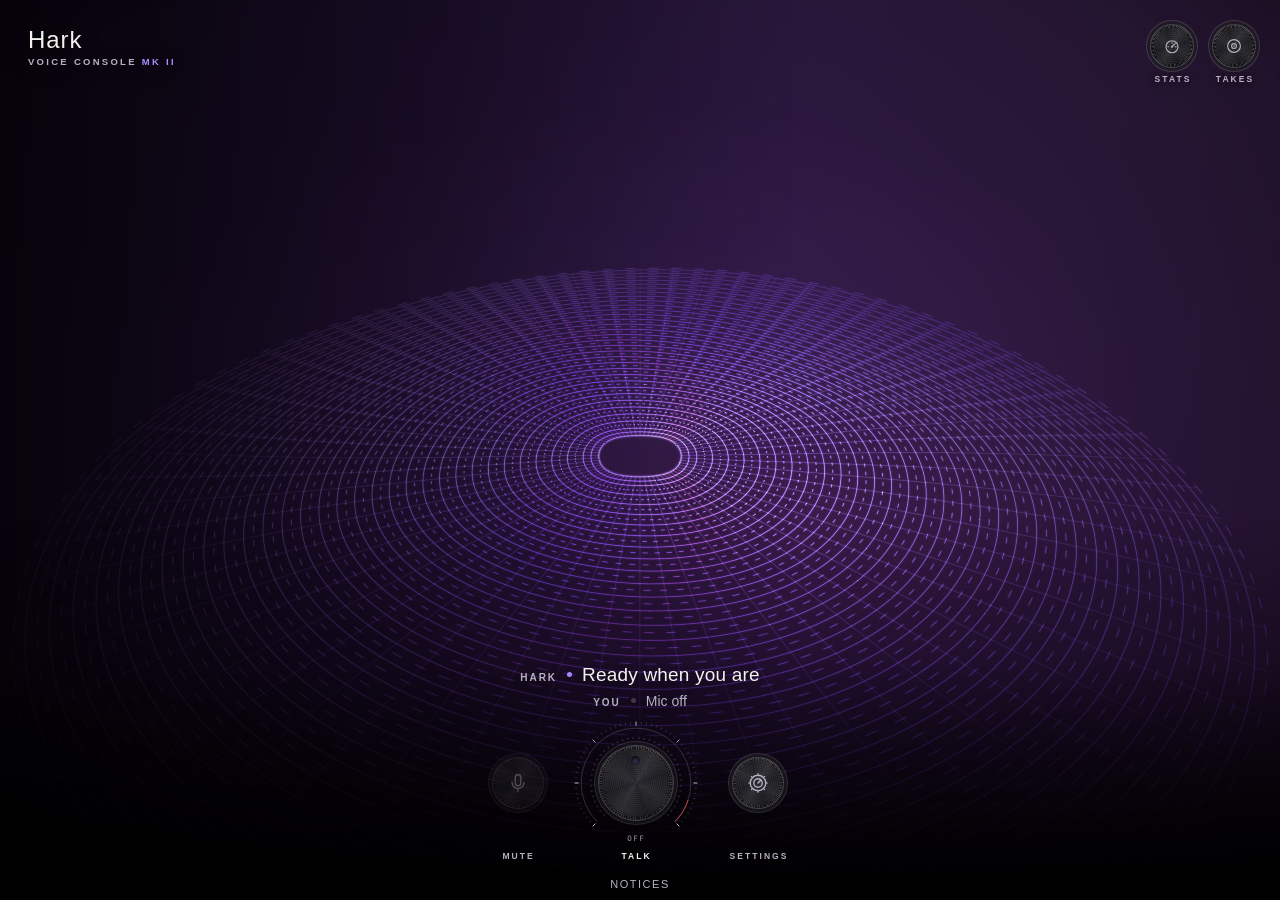
==== commit 91f7e49d: "Hark Voice v2.1 - compact Talk control" ====
--- a/index.html
+++ b/index.html
@@ -73,14 +73,15 @@
           <span class="ctl__label" id="muteLabel" aria-hidden="true">Mute</span>
         </div>
 
-        <div class="talkwrap" id="talkWrap">
-          <canvas class="meter" id="meter" aria-hidden="true"></canvas>
-          <button type="button" class="talk" id="talkBtn" disabled data-needs-js>
-            <span class="talk__lamp" aria-hidden="true"></span>
-            <span class="talk__label" id="talkLabel">Talk</span>
-            <span class="talk__sub" id="talkSub" aria-hidden="true">to Hark</span>
-          </button>
-          <span class="meter__src" id="meterSrc" aria-hidden="true">Off</span>
+        <div class="ctl ctl--talk">
+          <div class="talkwrap" id="talkWrap">
+            <canvas class="meter" id="meter" aria-hidden="true"></canvas>
+            <button type="button" class="talk" id="talkBtn" aria-label="Talk to Hark" disabled data-needs-js>
+              <span class="talk__lamp" aria-hidden="true"></span>
+            </button>
+            <span class="meter__src" id="meterSrc" aria-hidden="true">Off</span>
+          </div>
+          <span class="ctl__label talk__label" aria-hidden="true"><span id="talkLabel">Talk</span><span class="talk__sub" id="talkSub">to Hark</span></span>
         </div>
 
         <div class="ctl">
--- a/hark.css
+++ b/hark.css
@@ -1,4 +1,4 @@
-/* Hark Voice Mk II: page layer. Loaded after modules/voice/q8-voice-visuals.css (never edited).
+/* Hark Voice Mk II (v2.1 machined controls): page layer. Loaded after modules/voice/q8-voice-visuals.css (never edited).
    Mid-century instrument console: round controls only (no pills, capsules or rounded rectangles), fine tick marks,
    brushed metal and enamel done in CSS. The radial stays a full-bleed field: no circle clip, no boxed card. */
 
@@ -70,29 +70,44 @@
 }
 .stage > :not(.stage__radial):not(.stage__vignette) { position: relative; z-index: 1; }
 
-/* ---------- Shared metal + enamel ---------- */
-.orb, .switch__btn, .dot__btn, .tab__btn, .knob__cap {
+/* ---------- Shared machined finish (v2.1) ----------
+   Matte dark anodised, spun-machined: fine concentric ridges, a soft four-lobe anisotropic sheen (how turned
+   aluminium catches light), no glossy specular hotspot. One finish for every round control. */
+:root { --face: color-mix(in srgb, var(--metal) 58%, #0a0a0a); --face-deep: color-mix(in srgb, var(--metal) 34%, #050505); --chamfer: color-mix(in srgb, var(--metal-hi) 30%, transparent); }
+.orb, .talk, .take, .switch__btn, .dot__btn, .tab__btn, .knob__cap {
   background:
-    radial-gradient(circle at 34% 28%, rgba(255, 255, 255, 0.22), rgba(255, 255, 255, 0) 46%),
-    repeating-conic-gradient(from 8deg, rgba(255, 255, 255, 0.045) 0deg 3deg, rgba(0, 0, 0, 0.06) 3deg 6deg),
-    radial-gradient(circle at 50% 60%, var(--metal), color-mix(in srgb, var(--metal) 55%, #000) 100%);
+    repeating-radial-gradient(circle at 50% 50%, rgba(255, 255, 255, 0.026) 0 0.9px, rgba(0, 0, 0, 0.06) 0.9px 1.9px),
+    conic-gradient(from 30deg, rgba(255, 255, 255, 0.075), rgba(255, 255, 255, 0) 12%, rgba(255, 255, 255, 0.05) 25%, rgba(255, 255, 255, 0) 37%, rgba(255, 255, 255, 0.075) 50%, rgba(255, 255, 255, 0) 62%, rgba(255, 255, 255, 0.05) 75%, rgba(255, 255, 255, 0) 87%, rgba(255, 255, 255, 0.075)),
+    radial-gradient(circle at 50% 42%, var(--face), var(--face-deep) 100%);
+}
+/* knurled rim: fine straight ridges on the outer 3px, like a Braun or OP-1 knob edge */
+.orb::before, .talk::before {
+  content: ""; position: absolute; inset: 0; border-radius: 50%; pointer-events: none;
+  background: repeating-conic-gradient(rgba(255, 255, 255, 0.13) 0deg 1.4deg, rgba(0, 0, 0, 0.28) 1.4deg 4deg);
+  -webkit-mask: radial-gradient(farthest-side, transparent calc(100% - 3px), #000 calc(100% - 2.5px));
+  mask: radial-gradient(farthest-side, transparent calc(100% - 3px), #000 calc(100% - 2.5px));
 }
 :focus-visible { outline: 2px solid var(--accent); outline-offset: 3px; }
 
 /* ---------- Round buttons ---------- */
 .ctl { display: flex; flex-direction: column; align-items: center; gap: 7px; }
-.ctl__label { font: 600 10px/1 var(--sans); letter-spacing: 0.18em; text-transform: uppercase; color: var(--muted); text-shadow: 0 1px 10px #000; }
+.ctl__label { font: 600 8.5px/1 var(--sans); letter-spacing: 0.24em; text-transform: uppercase; color: var(--muted); text-shadow: 0 1px 8px #000; padding-left: 0.24em; }
+/* flush-mounted: a dark recess well and a hairline chamfer instead of a drop shadow */
 .orb {
-  width: 58px; height: 58px; border-radius: 50%; padding: 0; cursor: pointer;
-  display: grid; place-items: center; color: var(--ink);
-  border: 1px solid color-mix(in srgb, var(--metal-hi) 45%, transparent);
-  box-shadow: inset 0 1px 0 rgba(255, 255, 255, 0.16), inset 0 -2px 6px rgba(0, 0, 0, 0.5), 0 0 0 4px rgba(0, 0, 0, 0.35), 0 6px 18px rgba(0, 0, 0, 0.55);
-  transition: transform 0.12s ease, box-shadow 0.2s ease, opacity 0.2s ease;
-}
+  position: relative; width: 52px; height: 52px; border-radius: 50%; padding: 0; cursor: pointer;
+  display: grid; place-items: center; color: var(--muted);
+  border: 1px solid var(--chamfer);
+  box-shadow: inset 0 1px 0 rgba(255, 255, 255, 0.07), inset 0 -1px 3px rgba(0, 0, 0, 0.55), 0 0 0 3px rgba(0, 0, 0, 0.55), 0 0 0 4px var(--line);
+  transition: transform 0.12s ease, box-shadow 0.2s ease, opacity 0.2s ease, color 0.2s ease;
+}
+.orb svg { position: relative; }
+.orb:hover:not(:disabled) { color: var(--ink); }
 .orb--sm { width: 44px; height: 44px; }
-.orb:active:not(:disabled) { transform: scale(0.96); box-shadow: inset 0 2px 8px rgba(0, 0, 0, 0.6), 0 0 0 4px rgba(0, 0, 0, 0.35); }
-.orb:disabled { opacity: 0.42; cursor: default; }
-.orb[aria-pressed="true"], .orb[aria-expanded="true"] { box-shadow: inset 0 1px 0 rgba(255, 255, 255, 0.16), inset 0 -2px 6px rgba(0, 0, 0, 0.5), 0 0 0 2px var(--accent), 0 0 18px color-mix(in srgb, var(--accent) 45%, transparent); }
+.orb--sm svg { width: 18px; height: 18px; }
+.orb:active:not(:disabled) { transform: scale(0.97); box-shadow: inset 0 1px 4px rgba(0, 0, 0, 0.7), 0 0 0 3px rgba(0, 0, 0, 0.55), 0 0 0 4px var(--line); }
+.orb:disabled { opacity: 0.4; cursor: default; }
+/* engaged: the chamfer takes the accent; a hairline, not a halo */
+.orb[aria-pressed="true"], .orb[aria-expanded="true"] { color: var(--ink); box-shadow: inset 0 1px 0 rgba(255, 255, 255, 0.07), inset 0 -1px 3px rgba(0, 0, 0, 0.55), 0 0 0 3px rgba(0, 0, 0, 0.55), 0 0 0 4.5px var(--accent); }
 #muteBtn .ic--muted { display: none; }
 #muteBtn[aria-pressed="true"] .ic--mic { display: none; }
 #muteBtn[aria-pressed="true"] .ic--muted { display: block; color: var(--end); }
@@ -107,7 +122,7 @@
 .brand__word { font: 500 24px/1 var(--sans); letter-spacing: 0.04em; }
 .brand__sub { font: 600 9.5px/1 var(--sans); letter-spacing: 0.24em; text-transform: uppercase; color: var(--muted); }
 .brand__mk { color: var(--accent); }
-.top__ctl { display: flex; gap: 14px; }
+.top__ctl { display: flex; gap: 18px; padding-top: 4px; }
 
 /* ---------- Console ---------- */
 .console {
@@ -127,39 +142,47 @@
 .line--gpu { margin-top: 6px; font-size: 12.5px; color: var(--muted); max-width: 38ch; }
 .fine { margin: 8px 0 0; font-size: 12.5px; color: var(--muted); max-width: 36ch; text-shadow: 0 2px 14px #000; }
 
-.deck { margin-top: 8px; display: flex; align-items: center; justify-content: center; gap: 14px; }
-.talkwrap { position: relative; width: 216px; height: 216px; flex: 0 0 auto; }
+.deck { margin-top: 10px; display: flex; align-items: flex-start; justify-content: center; gap: 22px; }
+/* every control sits in a well as tall as the Talk ring, so circles share one centre line and labels one baseline */
+.deck > .ctl > .orb { margin: calc((var(--ring) - 52px) / 2) 0; }
+.deck { --ring: 112px; --talk: 68px; }
+.talkwrap { position: relative; width: var(--ring); height: var(--ring); flex: 0 0 auto; }
 .meter { position: absolute; inset: 0; width: 100%; height: 100%; display: block; }
 .meter__src {
-  position: absolute; left: 50%; bottom: 13px; transform: translateX(-50%);
-  font: 600 9.5px/1 var(--mono); letter-spacing: 0.2em; text-transform: uppercase; color: var(--muted);
-}
-.talkwrap[data-src="call"] .meter__src, .talkwrap[data-src="test"] .meter__src, .talkwrap[data-src="take"] .meter__src { color: var(--ink); }
+  position: absolute; left: 50%; bottom: 2px; transform: translateX(-50%); padding-left: 0.2em;
+  font: 500 7.5px/1 var(--mono); letter-spacing: 0.2em; text-transform: uppercase; color: var(--muted); opacity: 0.85;
+}
+.talkwrap[data-src="call"] .meter__src, .talkwrap[data-src="test"] .meter__src, .talkwrap[data-src="take"] .meter__src { color: var(--ink); opacity: 1; }
+/* Talk: a compact machined cap, same finish as the others, slightly larger; one accent lamp; no printed text */
 .talk {
-  position: absolute; left: 50%; top: 50%; width: 114px; height: 114px; margin: -57px 0 0 -57px;
-  border-radius: 50%; padding: 0; cursor: pointer; border: 0;
-  display: flex; flex-direction: column; align-items: center; justify-content: center; gap: 3px;
-  color: var(--cap-ink);
-  background:
-    radial-gradient(circle at 36% 30%, rgba(255, 255, 255, 0.55), rgba(255, 255, 255, 0) 52%),
-    radial-gradient(circle at 50% 55%, var(--cap), color-mix(in srgb, var(--cap) 78%, #000) 100%);
-  box-shadow: 0 0 0 5px color-mix(in srgb, var(--enamel) 85%, transparent), 0 0 0 6px var(--line), inset 0 -3px 8px rgba(0, 0, 0, 0.25), 0 10px 26px rgba(0, 0, 0, 0.6);
-  transition: transform 0.12s ease, background 0.25s ease;
-}
-.talk:active:not(:disabled) { transform: scale(0.97); }
-.talk:disabled { opacity: 0.6; }
-.talk__label { font: 600 21px/1 var(--sans); letter-spacing: 0.06em; text-transform: uppercase; }
-.talk__sub { font: 600 9px/1 var(--sans); letter-spacing: 0.2em; text-transform: uppercase; opacity: 0.72; }
-.talk__lamp { width: 9px; height: 9px; border-radius: 50%; margin-bottom: 3px; background: color-mix(in srgb, var(--cap-ink) 30%, var(--cap)); box-shadow: inset 0 1px 2px rgba(0, 0, 0, 0.4); }
+  position: absolute; left: 50%; top: 50%; width: var(--talk); height: var(--talk); margin: calc(var(--talk) / -2) 0 0 calc(var(--talk) / -2);
+  border-radius: 50%; padding: 0; cursor: pointer; color: var(--ink);
+  border: 1px solid var(--chamfer);
+  box-shadow: inset 0 1px 0 rgba(255, 255, 255, 0.08), inset 0 -2px 4px rgba(0, 0, 0, 0.55), 0 0 0 3px rgba(0, 0, 0, 0.6), 0 0 0 4px var(--line);
+  transition: transform 0.12s ease, box-shadow 0.25s ease, opacity 0.2s ease;
+}
+.talk:active:not(:disabled) { transform: scale(0.97); box-shadow: inset 0 1px 5px rgba(0, 0, 0, 0.7), 0 0 0 3px rgba(0, 0, 0, 0.6), 0 0 0 4px var(--line); }
+.talk:disabled { opacity: 0.55; cursor: default; }
+.talk:hover:not(:disabled) { border-color: color-mix(in srgb, var(--metal-hi) 50%, transparent); }
+/* the lamp: a 7px jewel set into the cap at twelve o'clock (Braun's indicator dot) */
+.talk__lamp {
+  position: absolute; left: 50%; top: 11px; width: 7px; height: 7px; margin-left: -3.5px; border-radius: 50%;
+  background: color-mix(in srgb, var(--accent) 22%, #0b0b0b);
+  box-shadow: inset 0 1px 2px rgba(0, 0, 0, 0.85), 0 0 0 1px rgba(0, 0, 0, 0.5), 0 1px 0 rgba(255, 255, 255, 0.08);
+  transition: background 0.2s ease, box-shadow 0.2s ease;
+}
+.stage[data-state="connecting"] .talk__lamp { background: var(--accent); animation: lamp 1.1s ease-in-out infinite; }
+.stage[data-state="listening"] .talk__lamp, .stage[data-state="speaking"] .talk__lamp { background: var(--accent); box-shadow: 0 0 6px var(--accent), 0 0 0 1px rgba(0, 0, 0, 0.5); }
+.talkwrap[data-gate="open"] .talk__lamp { background: color-mix(in srgb, var(--accent) 70%, #fff); box-shadow: 0 0 10px var(--accent), 0 0 3px #fff, 0 0 0 1px rgba(0, 0, 0, 0.5); }
+.stage[data-muted="true"] .talk__lamp, .stage[data-muted="true"] .talkwrap[data-gate] .talk__lamp { background: var(--end); box-shadow: 0 0 0 1px rgba(0, 0, 0, 0.5); }
+/* live: the chamfer takes the end colour so the cap reads as "end call" without any printed text */
 .stage[data-state="connecting"] .talk, .stage[data-state="listening"] .talk, .stage[data-state="speaking"] .talk {
-  background:
-    radial-gradient(circle at 36% 30%, rgba(255, 255, 255, 0.4), rgba(255, 255, 255, 0) 52%),
-    radial-gradient(circle at 50% 55%, var(--end), color-mix(in srgb, var(--end) 72%, #000) 100%);
-}
-.stage[data-state="listening"] .talk__lamp, .stage[data-state="speaking"] .talk__lamp { background: var(--cap); box-shadow: 0 0 6px rgba(255, 255, 255, 0.7); }
-.talkwrap[data-gate="open"] .talk__lamp { background: var(--cap); box-shadow: 0 0 10px var(--cap), 0 0 3px #fff; }
-.stage[data-state="connecting"] .talk__lamp { animation: blink 1s steps(2, start) infinite; }
-@keyframes blink { 50% { opacity: 0.25; } }
+  box-shadow: inset 0 1px 0 rgba(255, 255, 255, 0.08), inset 0 -2px 4px rgba(0, 0, 0, 0.55), 0 0 0 3px rgba(0, 0, 0, 0.6), 0 0 0 4.5px var(--end);
+}
+.talk__label { color: var(--ink); }
+.talk__sub { display: none; }
+.stage[data-state="connecting"] .talk__label, .stage[data-state="listening"] .talk__label, .stage[data-state="speaking"] .talk__label { color: var(--end); }
+@keyframes lamp { 0%, 100% { opacity: 1; box-shadow: 0 0 6px var(--accent); } 50% { opacity: 0.3; box-shadow: none; } }
 
 .pipdock { margin-top: 4px; display: flex; justify-content: center; }
 #q8-voice-pip { --q8vv-pip-w: 168px; --q8vv-pip-h: 40px; }
@@ -212,9 +235,9 @@
 /* tabs: five round section selectors */
 .tabs { display: flex; justify-content: space-between; gap: 4px; padding: 14px 4px 10px; border-bottom: 1px solid var(--line); }
 .tab { display: flex; flex-direction: column; align-items: center; gap: 6px; flex: 1 1 0; min-width: 0; }
-.tab__btn { width: 44px; height: 44px; border-radius: 50%; padding: 0; cursor: pointer; border: 1px solid color-mix(in srgb, var(--metal-hi) 40%, transparent); display: grid; place-items: center; box-shadow: inset 0 1px 0 rgba(255, 255, 255, 0.14), inset 0 -2px 5px rgba(0, 0, 0, 0.45); }
+.tab__btn { width: 44px; height: 44px; border-radius: 50%; padding: 0; cursor: pointer; border: 1px solid var(--chamfer); display: grid; place-items: center; box-shadow: inset 0 1px 0 rgba(255, 255, 255, 0.14), inset 0 -2px 5px rgba(0, 0, 0, 0.45); }
 .tab__face { font: 500 13px/1 var(--mono); color: var(--muted); }
-.tab__btn[aria-selected="true"] { box-shadow: 0 0 0 2px var(--accent), 0 0 14px color-mix(in srgb, var(--accent) 40%, transparent); }
+.tab__btn[aria-selected="true"] { box-shadow: inset 0 1px 0 rgba(255, 255, 255, 0.07), 0 0 0 1.5px var(--accent); }
 .tab__btn[aria-selected="true"] .tab__face { color: var(--ink); }
 .tab__label { font: 600 9px/1 var(--sans); letter-spacing: 0.14em; text-transform: uppercase; color: var(--muted); cursor: pointer; white-space: nowrap; }
 .tab__btn[aria-selected="true"] + .tab__label { color: var(--ink); }
@@ -242,8 +265,8 @@
 .knob__arc { fill: none; stroke: var(--accent); stroke-width: 2.6; stroke-linecap: round; }
 .knob__cap {
   position: absolute; inset: 17px; border-radius: 50%;
-  border: 1px solid color-mix(in srgb, var(--metal-hi) 50%, transparent);
-  box-shadow: inset 0 1px 0 rgba(255, 255, 255, 0.2), 0 3px 8px rgba(0, 0, 0, 0.55);
+  border: 1px solid var(--chamfer);
+  box-shadow: inset 0 1px 0 rgba(255, 255, 255, 0.08), 0 2px 5px rgba(0, 0, 0, 0.55);
 }
 .knob__ptr { position: absolute; left: 50%; top: 4px; width: 3px; height: 11px; margin-left: -1.5px; border-radius: 50%; background: var(--accent); box-shadow: 0 0 6px color-mix(in srgb, var(--accent) 60%, transparent); }
 .knob__val { font: 500 12px/1.2 var(--mono); font-variant-numeric: tabular-nums; color: var(--ink); }
@@ -255,7 +278,7 @@
 .switches { display: flex; flex-direction: column; gap: 12px; flex: 1 1 220px; min-width: 200px; }
 .switch { display: flex; align-items: center; gap: 12px; }
 .switch.is-off { opacity: 0.45; }
-.switch__btn { flex: 0 0 auto; width: 44px; height: 44px; border-radius: 50%; padding: 0; cursor: pointer; border: 1px solid color-mix(in srgb, var(--metal-hi) 40%, transparent); display: grid; place-items: center; box-shadow: inset 0 1px 0 rgba(255, 255, 255, 0.14), inset 0 -2px 5px rgba(0, 0, 0, 0.45), 0 3px 8px rgba(0, 0, 0, 0.4); }
+.switch__btn { flex: 0 0 auto; width: 44px; height: 44px; border-radius: 50%; padding: 0; cursor: pointer; border: 1px solid var(--chamfer); display: grid; place-items: center; box-shadow: inset 0 1px 0 rgba(255, 255, 255, 0.14), inset 0 -2px 5px rgba(0, 0, 0, 0.45), 0 3px 8px rgba(0, 0, 0, 0.4); }
 .switch__btn:disabled { cursor: default; }
 .switch__lamp { width: 14px; height: 14px; border-radius: 50%; background: color-mix(in srgb, var(--enamel) 70%, #000); box-shadow: inset 0 1px 3px rgba(0, 0, 0, 0.8), 0 0 0 1px var(--line); transition: background 0.15s ease, box-shadow 0.15s ease; }
 .switch__btn[aria-checked="true"] .switch__lamp { background: var(--accent); box-shadow: 0 0 10px var(--accent), inset 0 -1px 2px rgba(0, 0, 0, 0.3); }
@@ -267,10 +290,10 @@
 /* option dots */
 .dots { display: flex; flex-wrap: wrap; gap: 10px 4px; }
 .dot { width: 78px; display: flex; flex-direction: column; align-items: center; gap: 6px; text-align: center; }
-.dot__btn { width: 44px; height: 44px; border-radius: 50%; padding: 0; cursor: pointer; border: 1px solid color-mix(in srgb, var(--metal-hi) 40%, transparent); display: grid; place-items: center; box-shadow: inset 0 1px 0 rgba(255, 255, 255, 0.14), inset 0 -2px 5px rgba(0, 0, 0, 0.45); }
+.dot__btn { width: 44px; height: 44px; border-radius: 50%; padding: 0; cursor: pointer; border: 1px solid var(--chamfer); display: grid; place-items: center; box-shadow: inset 0 1px 0 rgba(255, 255, 255, 0.14), inset 0 -2px 5px rgba(0, 0, 0, 0.45); }
 .dot__face { width: 14px; height: 14px; border-radius: 50%; background: color-mix(in srgb, var(--enamel) 70%, #000); box-shadow: inset 0 1px 3px rgba(0, 0, 0, 0.8), 0 0 0 1px var(--line); }
 .dot__face--swatch { width: 30px; height: 30px; box-shadow: inset 0 0 0 1px rgba(255, 255, 255, 0.25), 0 1px 3px rgba(0, 0, 0, 0.6); }
-.dot__btn[aria-checked="true"] { box-shadow: 0 0 0 2px var(--accent), 0 0 14px color-mix(in srgb, var(--accent) 40%, transparent); }
+.dot__btn[aria-checked="true"] { box-shadow: inset 0 1px 0 rgba(255, 255, 255, 0.07), 0 0 0 1.5px var(--accent); }
 .dot__btn[aria-checked="true"] .dot__face:not(.dot__face--swatch) { background: var(--accent); box-shadow: 0 0 10px var(--accent); }
 .dot__label { font-size: 11.5px; line-height: 1.25; color: var(--muted); cursor: pointer; }
 .dot__btn[aria-checked="true"] ~ .dot__label { color: var(--ink); }
@@ -289,12 +312,8 @@
 .takes li { display: flex; flex-direction: column; align-items: center; gap: 5px; }
 .take {
   position: relative; width: 78px; height: 78px; border-radius: 50%; padding: 0; cursor: pointer;
-  border: 1px solid color-mix(in srgb, var(--metal-hi) 40%, transparent); color: var(--ink);
-  background:
-    radial-gradient(circle at 34% 28%, rgba(255, 255, 255, 0.2), rgba(255, 255, 255, 0) 46%),
-    repeating-conic-gradient(from 8deg, rgba(255, 255, 255, 0.045) 0deg 3deg, rgba(0, 0, 0, 0.06) 3deg 6deg),
-    radial-gradient(circle at 50% 60%, var(--metal), color-mix(in srgb, var(--metal) 55%, #000) 100%);
-  box-shadow: inset 0 1px 0 rgba(255, 255, 255, 0.14), inset 0 -2px 6px rgba(0, 0, 0, 0.5), 0 5px 14px rgba(0, 0, 0, 0.5);
+  border: 1px solid var(--chamfer); color: var(--ink);
+  box-shadow: inset 0 1px 0 rgba(255, 255, 255, 0.07), inset 0 -1px 3px rgba(0, 0, 0, 0.55), 0 0 0 3px rgba(0, 0, 0, 0.5);
 }
 .take:disabled { opacity: 0.4; cursor: default; }
 .take__name { font: 500 15px/1 var(--sans); letter-spacing: 0.04em; }
@@ -304,22 +323,18 @@
   -webkit-mask: radial-gradient(farthest-side, transparent calc(100% - 4px), #000 calc(100% - 3.5px));
   mask: radial-gradient(farthest-side, transparent calc(100% - 4px), #000 calc(100% - 3.5px));
 }
-.take[aria-pressed="true"] { box-shadow: 0 0 0 2px var(--accent), 0 0 18px color-mix(in srgb, var(--accent) 45%, transparent); }
+.take[aria-pressed="true"] { box-shadow: inset 0 1px 0 rgba(255, 255, 255, 0.07), 0 0 0 3px rgba(0, 0, 0, 0.5), 0 0 0 4.5px var(--accent); }
 .take[aria-pressed="true"] .take__dial { background: conic-gradient(var(--accent2) calc(var(--p, 0) * 1turn), var(--faint) 0); }
 .take__tag { font: 600 9px/1.2 var(--sans); letter-spacing: 0.16em; text-transform: uppercase; color: var(--accent); min-height: 11px; margin-top: 4px; }
 .take__geek { font: 500 10px/1 var(--mono); color: var(--muted); }
 
 /* ---------- Mobile tightening ---------- */
 @media (max-height: 760px) {
-  .talkwrap { width: 196px; height: 196px; }
-  .talk { width: 104px; height: 104px; margin: -52px 0 0 -52px; }
+  .deck { --ring: 104px; --talk: 64px; }
   .stats .gauge canvas { width: 72px; height: 72px; }
 }
 @media (max-width: 360px) {
-  .deck { gap: 8px; }
-  .talkwrap { width: 190px; height: 190px; }
-  .talk { width: 100px; height: 100px; margin: -50px 0 0 -50px; }
-  .orb { width: 52px; height: 52px; }
+  .deck { gap: 14px; }
 }
 
 /* ---------- Desktop: settings and takes as a side console; stats top-left ---------- */
@@ -330,6 +345,7 @@
   .stage[data-sheet="settings"] .top__ctl, .stage[data-sheet="takes"] .top__ctl { visibility: hidden; }
   .stats { right: auto; width: 380px; top: calc(92px + var(--sa-t)); left: calc(24px + var(--sa-l)); }
   .console { bottom: calc(40px + var(--sa-b)); }
+  .deck { --ring: 124px; --talk: 76px; gap: 30px; }
   .top { padding-left: calc(28px + var(--sa-l)); padding-right: calc(24px + var(--sa-r)); padding-top: calc(20px + var(--sa-t)); }
 }
 
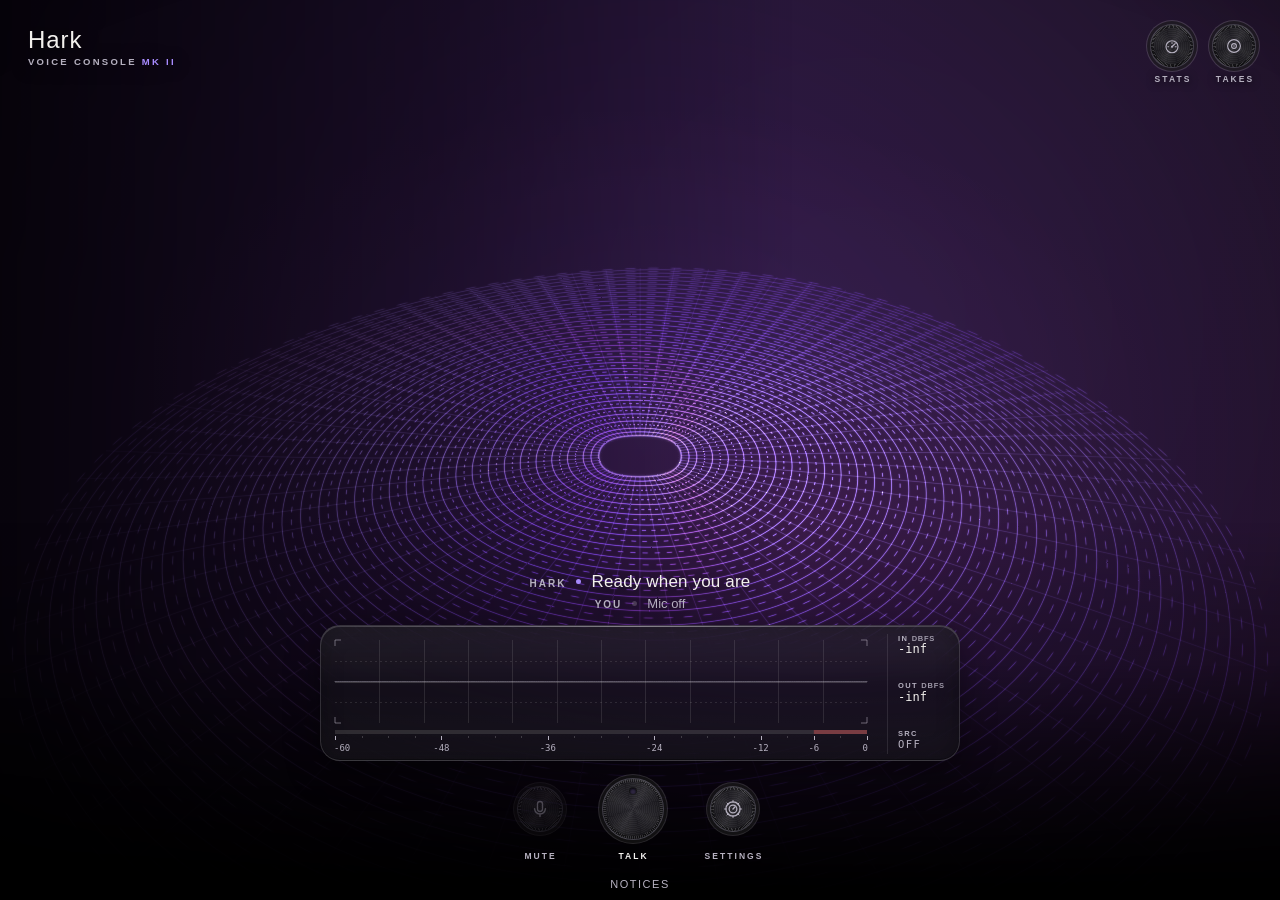
==== commit 6d5da854: "v2.2: compact Talk, glass cockpit meter, signed-URL path" ====
--- a/index.html
+++ b/index.html
@@ -64,6 +64,16 @@
       <p class="line line--you" id="inputLine" data-input="off"><span class="line__k">You</span><span class="line__sep" aria-hidden="true"></span><span id="inputText">Mic off</span></p>
       <p class="line line--gpu" id="gpuNote" role="note" hidden></p>
 
+      <!-- v2.2 input meter: a wide glass instrument strip (a display, not a control), directly above the Talk cluster. -->
+      <div class="efis" id="efis" data-src="off" role="img" aria-label="Input meter">
+        <canvas class="meter" id="meter" aria-hidden="true"></canvas>
+        <dl class="efis__read" aria-hidden="true">
+          <div class="efis__cell"><dt>In <span class="efis__u">dBFS</span></dt><dd id="roIn">-inf</dd></div>
+          <div class="efis__cell"><dt>Out <span class="efis__u">dBFS</span></dt><dd id="roOut">-inf</dd></div>
+          <div class="efis__cell efis__cell--state"><dt>Src</dt><dd id="meterSrc">Off</dd></div>
+        </dl>
+      </div>
+
       <div class="deck">
         <div class="ctl">
           <button type="button" class="orb" id="muteBtn" aria-pressed="false" aria-label="Mute microphone" disabled>
@@ -75,11 +85,9 @@
 
         <div class="ctl ctl--talk">
           <div class="talkwrap" id="talkWrap">
-            <canvas class="meter" id="meter" aria-hidden="true"></canvas>
             <button type="button" class="talk" id="talkBtn" aria-label="Talk to Hark" disabled data-needs-js>
               <span class="talk__lamp" aria-hidden="true"></span>
             </button>
-            <span class="meter__src" id="meterSrc" aria-hidden="true">Off</span>
           </div>
           <span class="ctl__label talk__label" aria-hidden="true"><span id="talkLabel">Talk</span><span class="talk__sub" id="talkSub">to Hark</span></span>
         </div>
--- a/hark.css
+++ b/hark.css
@@ -131,8 +131,8 @@
   padding: 0 calc(14px + var(--sa-r)) 0 calc(14px + var(--sa-l)); text-align: center;
 }
 .line { margin: 0; max-width: 34ch; text-shadow: 0 2px 18px #000; display: flex; align-items: baseline; justify-content: center; gap: 10px; }
-.line--agent { font: 500 19px/28px var(--sans); min-height: 28px; letter-spacing: 0.01em; }
-.line--you { margin-top: 2px; font-size: 14px; line-height: 20px; color: var(--muted); min-height: 20px; }
+.line--agent { font: 500 16px/22px var(--sans); min-height: 22px; letter-spacing: 0.01em; }
+.line--you { margin-top: 1px; font-size: 13px; line-height: 18px; color: var(--muted); min-height: 18px; }
 .line__k { font: 600 10px/1 var(--sans); letter-spacing: 0.2em; text-transform: uppercase; color: var(--muted); }
 .line__sep { width: 5px; height: 5px; border-radius: 50%; background: var(--faint); align-self: center; }
 .line--agent .line__sep { background: var(--accent); }
@@ -142,17 +142,40 @@
 .line--gpu { margin-top: 6px; font-size: 12.5px; color: var(--muted); max-width: 38ch; }
 .fine { margin: 8px 0 0; font-size: 12.5px; color: var(--muted); max-width: 36ch; text-shadow: 0 2px 14px #000; }
 
-.deck { margin-top: 10px; display: flex; align-items: flex-start; justify-content: center; gap: 22px; }
-/* every control sits in a well as tall as the Talk ring, so circles share one centre line and labels one baseline */
-.deck > .ctl > .orb { margin: calc((var(--ring) - 52px) / 2) 0; }
-.deck { --ring: 112px; --talk: 68px; }
+/* ---------- v2.2 input meter: a wide glass-cockpit strip (a display, so a rounded rectangle is allowed) ---------- */
+.efis {
+  position: relative; box-sizing: border-box; width: 100%; max-width: 640px; margin-top: 12px;
+  aspect-ratio: 4 / 1; min-height: 84px; max-height: 128px;
+  display: grid; grid-template-columns: minmax(0, 1fr) auto; grid-template-rows: minmax(0, 1fr); align-items: stretch; gap: 10px;
+  padding: 8px 12px 6px 12px; border-radius: 20px;
+  background:
+    linear-gradient(180deg, rgba(255, 255, 255, 0.075), rgba(255, 255, 255, 0.015) 46%, rgba(255, 255, 255, 0.03)),
+    color-mix(in srgb, var(--enamel) 52%, rgba(0, 0, 0, 0.38));
+  border: 1px solid rgba(255, 255, 255, 0.13);
+  box-shadow: inset 0 1px 0 rgba(255, 255, 255, 0.16), inset 0 -1px 0 rgba(0, 0, 0, 0.35), inset 0 0 22px rgba(0, 0, 0, 0.25), 0 12px 34px rgba(0, 0, 0, 0.45);
+  -webkit-backdrop-filter: blur(16px) saturate(140%); backdrop-filter: blur(16px) saturate(140%);
+  transition: border-color 0.3s ease;
+}
+/* a faint specular sweep across the top edge of the glass */
+.efis::before { content: ""; position: absolute; left: 18px; right: 18px; top: 0; height: 1px; pointer-events: none;
+  background: linear-gradient(90deg, transparent, rgba(255, 255, 255, 0.35), transparent); }
+.efis[data-src="call"], .efis[data-src="test"], .efis[data-src="take"] { border-color: color-mix(in srgb, var(--accent) 38%, rgba(255, 255, 255, 0.1)); }
+.efis .meter { position: static; width: 100%; height: 100%; min-width: 0; display: block; }
+.efis__read { margin: 0; display: flex; flex-direction: column; justify-content: space-between; padding: 1px 0 3px 10px; border-left: 1px solid rgba(255, 255, 255, 0.1); min-width: 60px; text-align: left; }
+.efis__cell { display: flex; flex-direction: column; gap: 1px; }
+.efis__read dt { font: 600 7.5px/1 var(--sans); letter-spacing: 0.18em; text-transform: uppercase; color: var(--muted); white-space: nowrap; }
+.efis__u { letter-spacing: 0.1em; opacity: 0.85; }
+.efis__read dd { margin: 0; font: 500 12px/1.15 var(--mono); font-variant-numeric: tabular-nums; color: var(--ink); white-space: nowrap; }
+.efis__cell--state dd { font-size: 10.5px; letter-spacing: 0.14em; text-transform: uppercase; color: var(--muted); }
+.efis[data-src="call"] .efis__cell--state dd, .efis[data-src="test"] .efis__cell--state dd, .efis[data-src="take"] .efis__cell--state dd { color: var(--accent); }
+@supports not ((backdrop-filter: blur(1px)) or (-webkit-backdrop-filter: blur(1px))) { .efis { background: color-mix(in srgb, var(--enamel) 88%, #000); } }
+
+.deck { margin-top: 12px; display: flex; align-items: flex-start; justify-content: center; gap: 28px; }
+/* every control sits in a well as tall as the Talk cluster, so circles share one centre line and labels one baseline */
+.deck > .ctl > .orb { width: 46px; height: 46px; margin: calc((var(--ring) - 46px) / 2) 0; }
+.deck > .ctl > .orb svg { width: 20px; height: 20px; }
+.deck { --talk: 56px; --ring: 66px; }
 .talkwrap { position: relative; width: var(--ring); height: var(--ring); flex: 0 0 auto; }
-.meter { position: absolute; inset: 0; width: 100%; height: 100%; display: block; }
-.meter__src {
-  position: absolute; left: 50%; bottom: 2px; transform: translateX(-50%); padding-left: 0.2em;
-  font: 500 7.5px/1 var(--mono); letter-spacing: 0.2em; text-transform: uppercase; color: var(--muted); opacity: 0.85;
-}
-.talkwrap[data-src="call"] .meter__src, .talkwrap[data-src="test"] .meter__src, .talkwrap[data-src="take"] .meter__src { color: var(--ink); opacity: 1; }
 /* Talk: a compact machined cap, same finish as the others, slightly larger; one accent lamp; no printed text */
 .talk {
   position: absolute; left: 50%; top: 50%; width: var(--talk); height: var(--talk); margin: calc(var(--talk) / -2) 0 0 calc(var(--talk) / -2);
@@ -166,7 +189,7 @@
 .talk:hover:not(:disabled) { border-color: color-mix(in srgb, var(--metal-hi) 50%, transparent); }
 /* the lamp: a 7px jewel set into the cap at twelve o'clock (Braun's indicator dot) */
 .talk__lamp {
-  position: absolute; left: 50%; top: 11px; width: 7px; height: 7px; margin-left: -3.5px; border-radius: 50%;
+  position: absolute; left: 50%; top: 9px; width: 6px; height: 6px; margin-left: -3px; border-radius: 50%;
   background: color-mix(in srgb, var(--accent) 22%, #0b0b0b);
   box-shadow: inset 0 1px 2px rgba(0, 0, 0, 0.85), 0 0 0 1px rgba(0, 0, 0, 0.5), 0 1px 0 rgba(255, 255, 255, 0.08);
   transition: background 0.2s ease, box-shadow 0.2s ease;
@@ -330,7 +353,8 @@
 
 /* ---------- Mobile tightening ---------- */
 @media (max-height: 760px) {
-  .deck { --ring: 104px; --talk: 64px; }
+  .deck { --ring: 62px; --talk: 52px; }
+  .efis { min-height: 78px; margin-top: 10px; }
   .stats .gauge canvas { width: 72px; height: 72px; }
 }
 @media (max-width: 360px) {
@@ -345,7 +369,9 @@
   .stage[data-sheet="settings"] .top__ctl, .stage[data-sheet="takes"] .top__ctl { visibility: hidden; }
   .stats { right: auto; width: 380px; top: calc(92px + var(--sa-t)); left: calc(24px + var(--sa-l)); }
   .console { bottom: calc(40px + var(--sa-b)); }
-  .deck { --ring: 124px; --talk: 76px; gap: 30px; }
+  .deck { --ring: 72px; --talk: 62px; gap: 34px; }
+  .efis { max-height: 136px; }
+  .line--agent { font-size: 17px; line-height: 24px; }
   .top { padding-left: calc(28px + var(--sa-l)); padding-right: calc(24px + var(--sa-r)); padding-top: calc(20px + var(--sa-t)); }
 }
 
